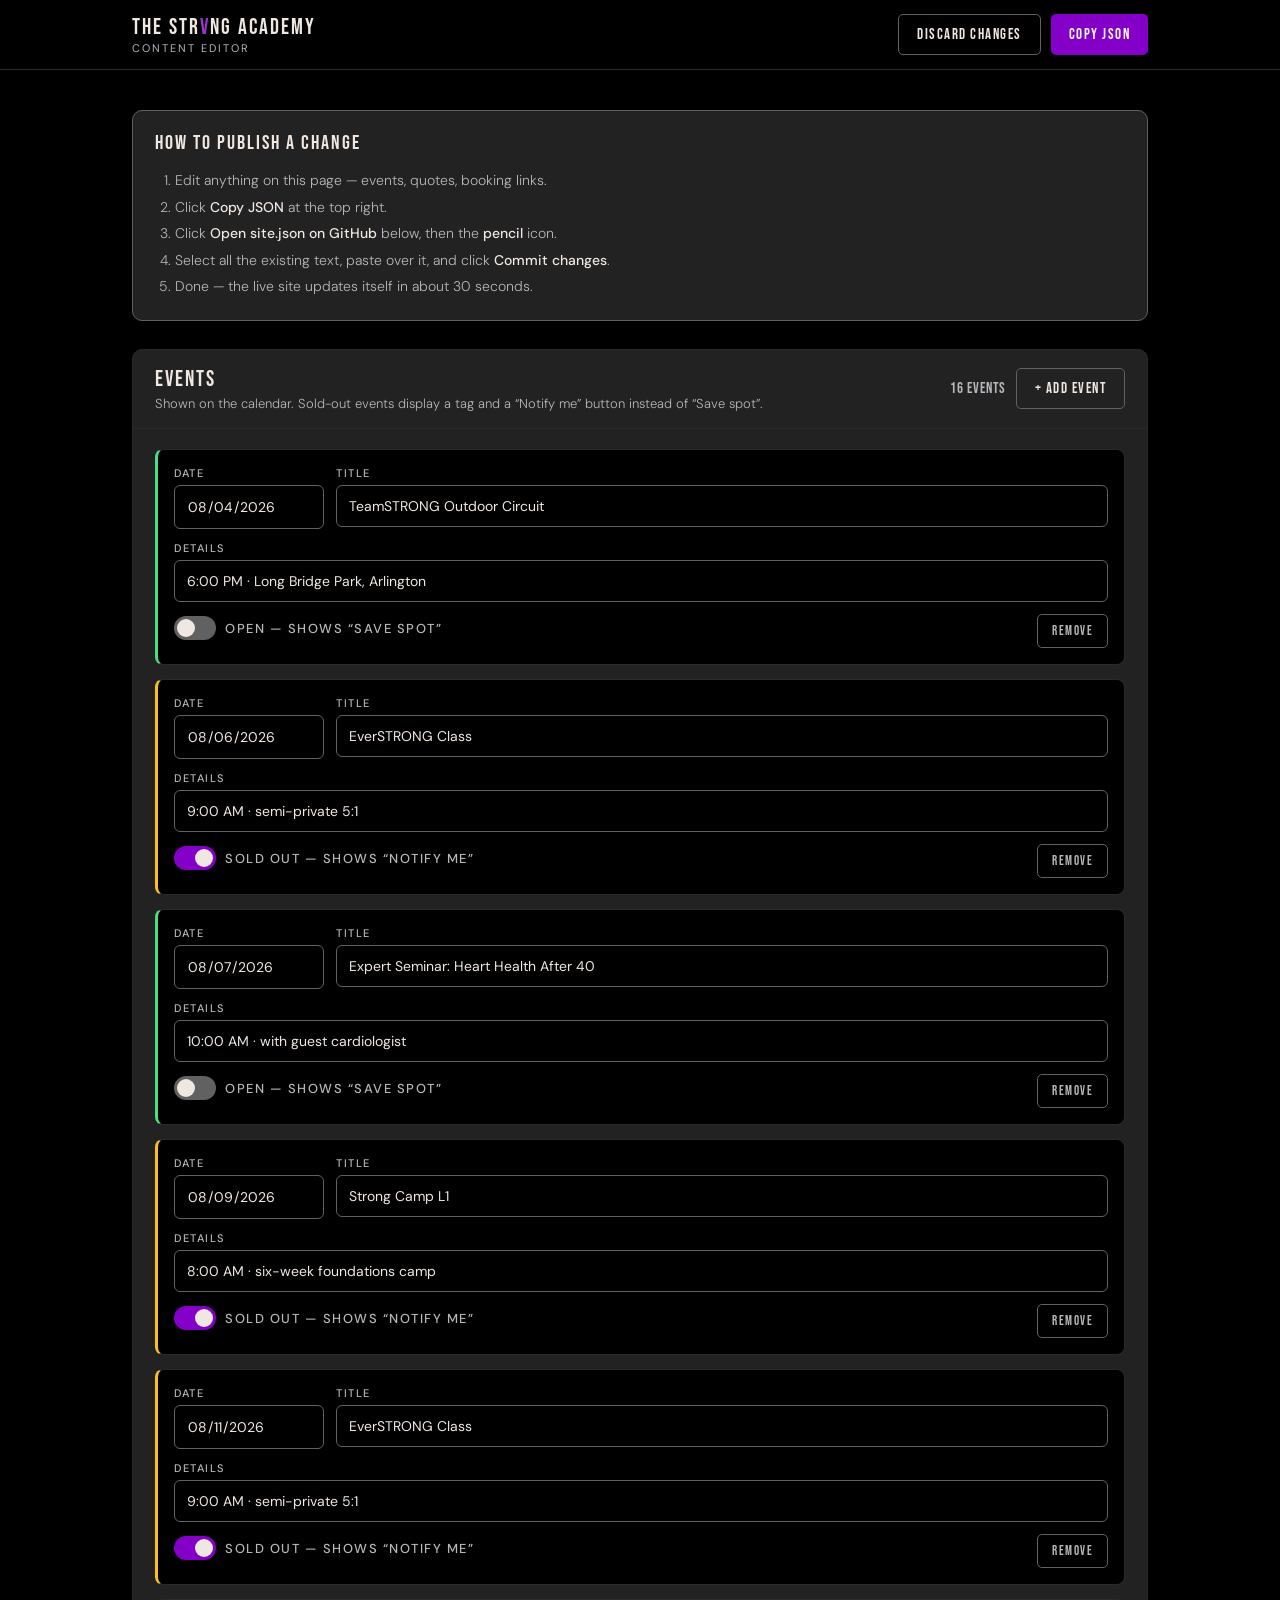
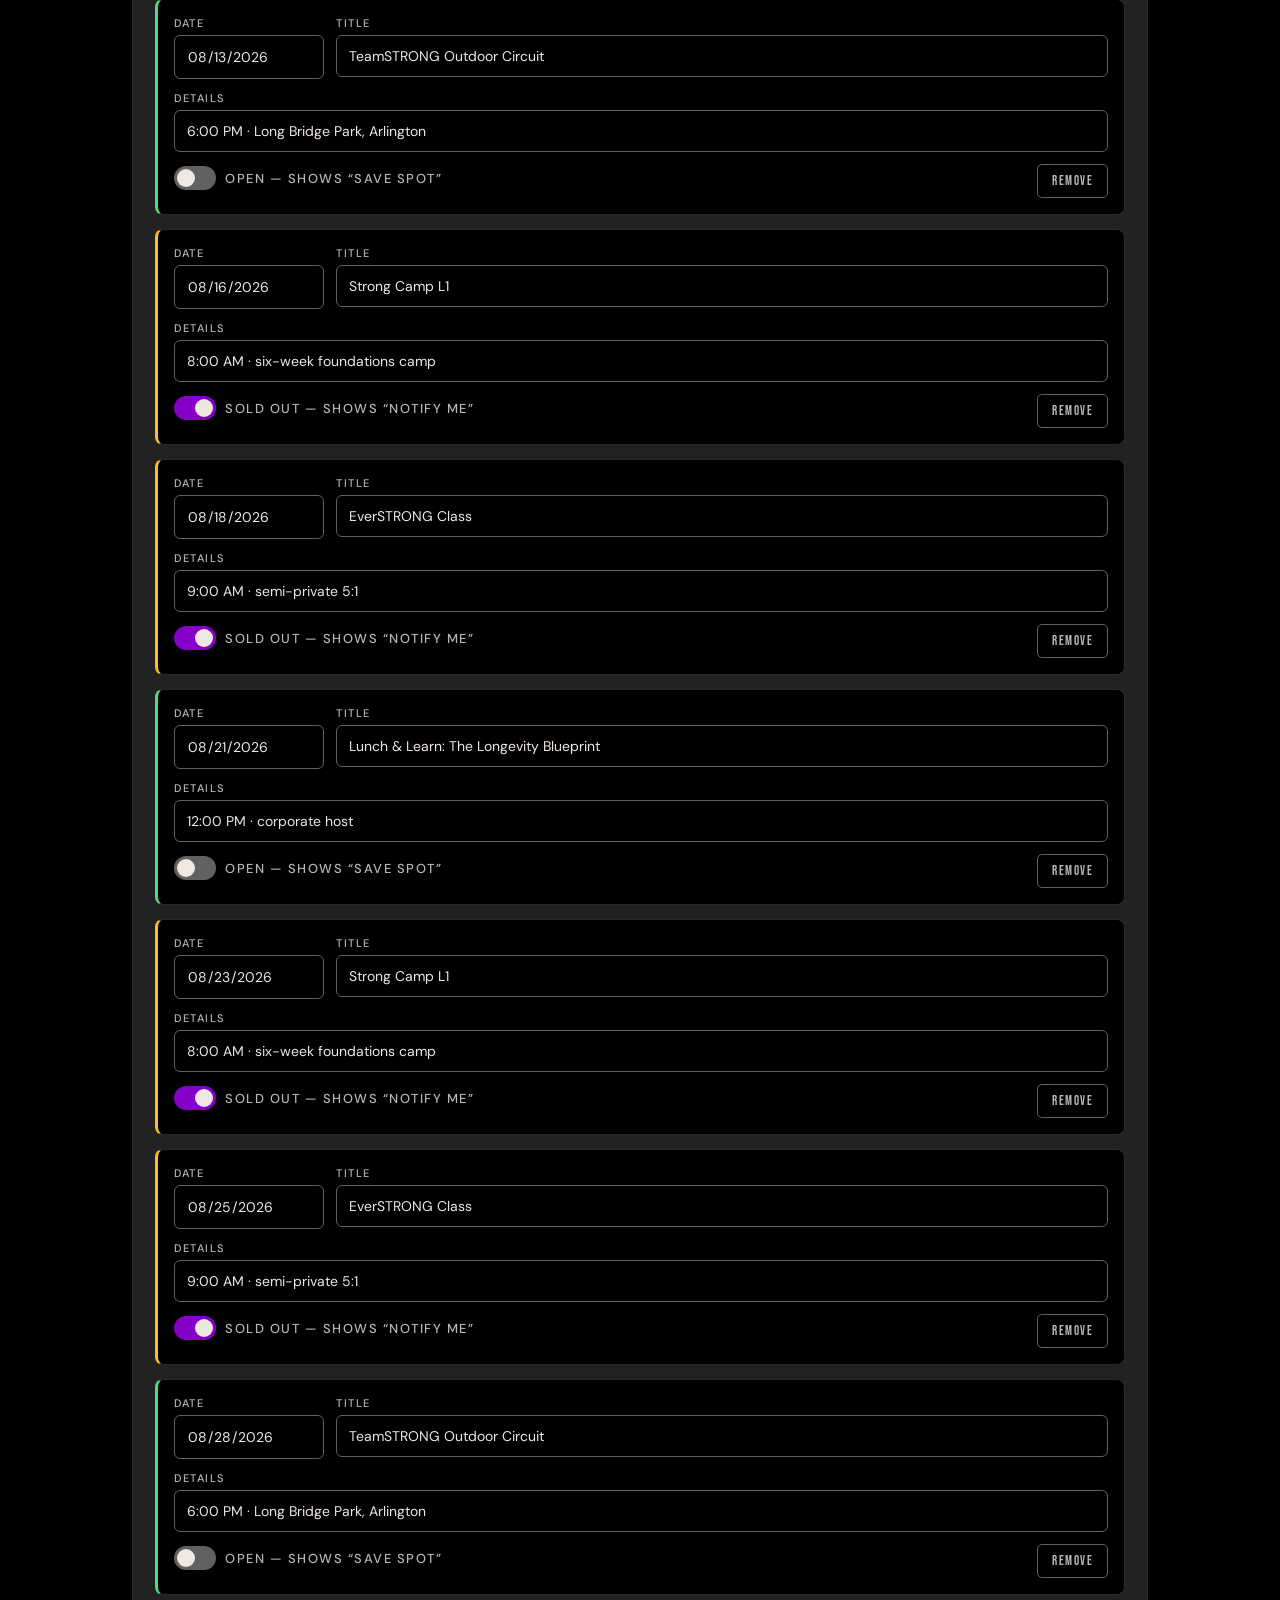
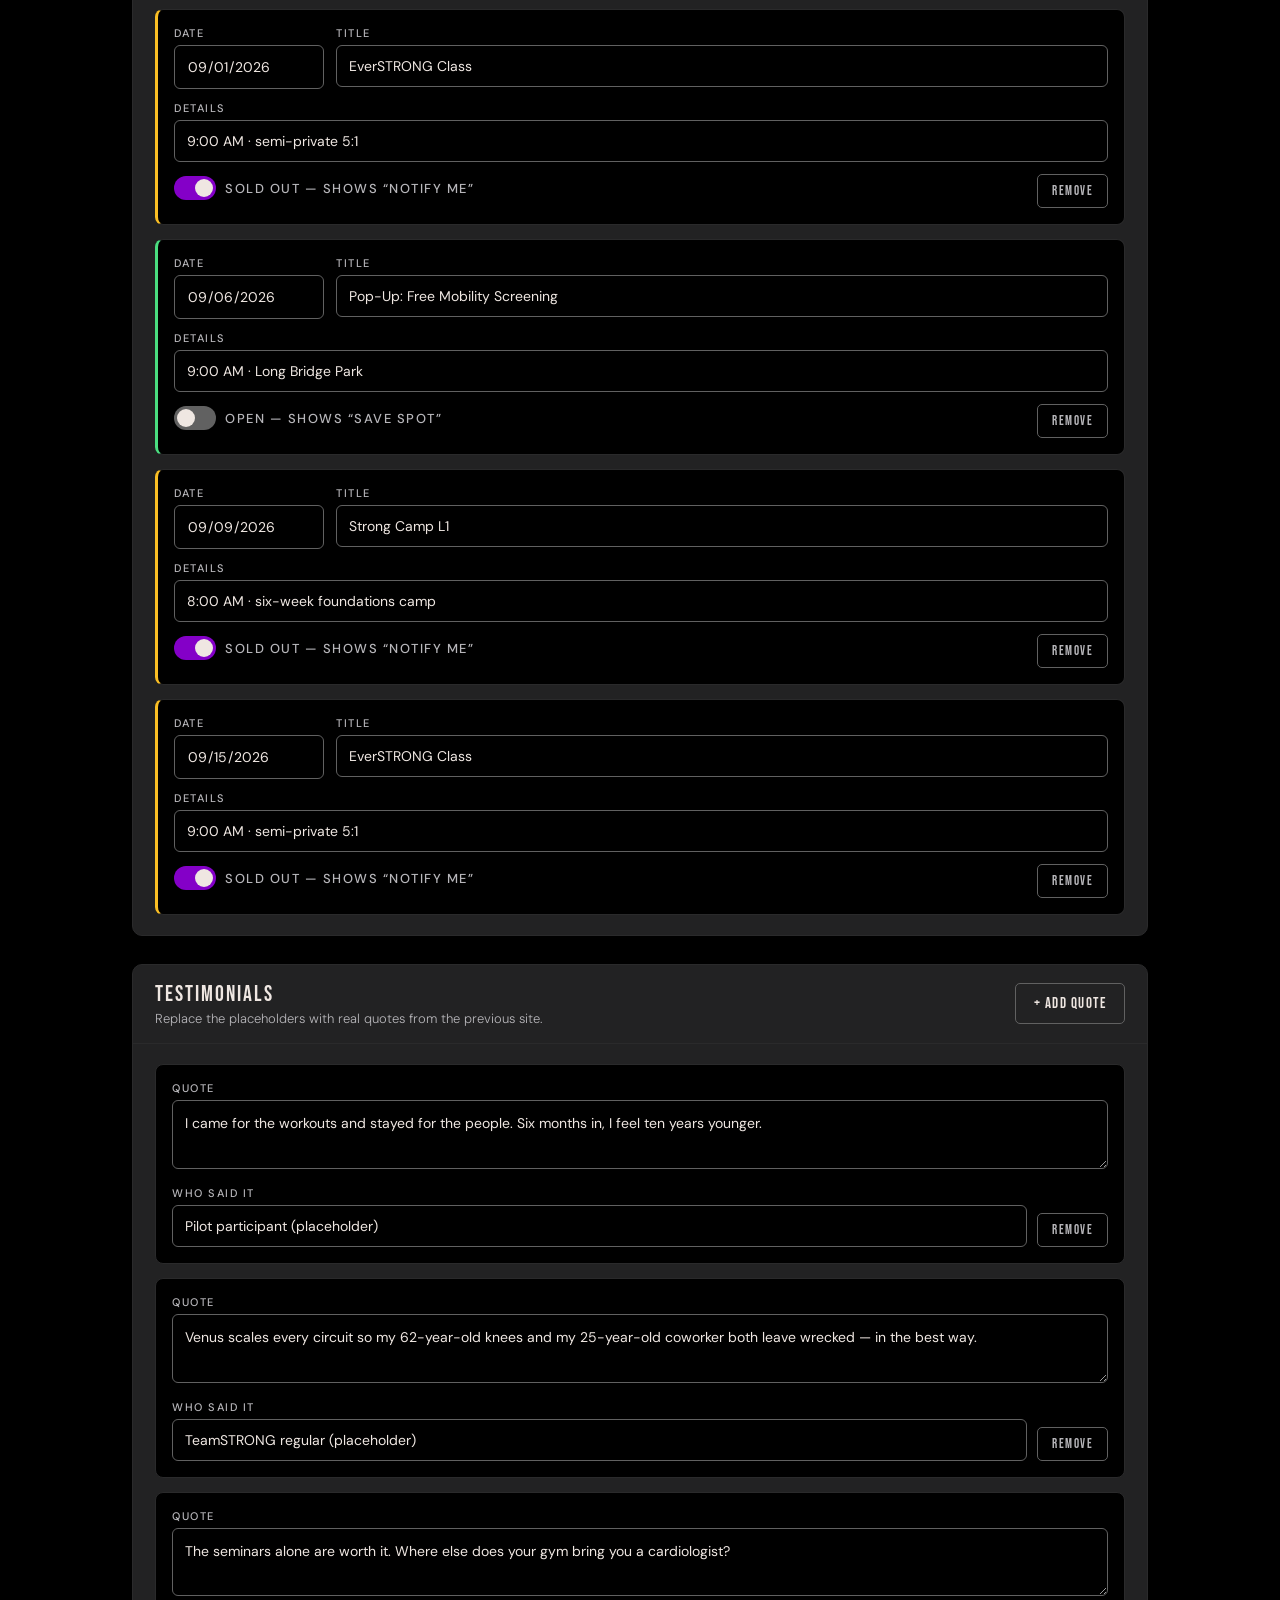
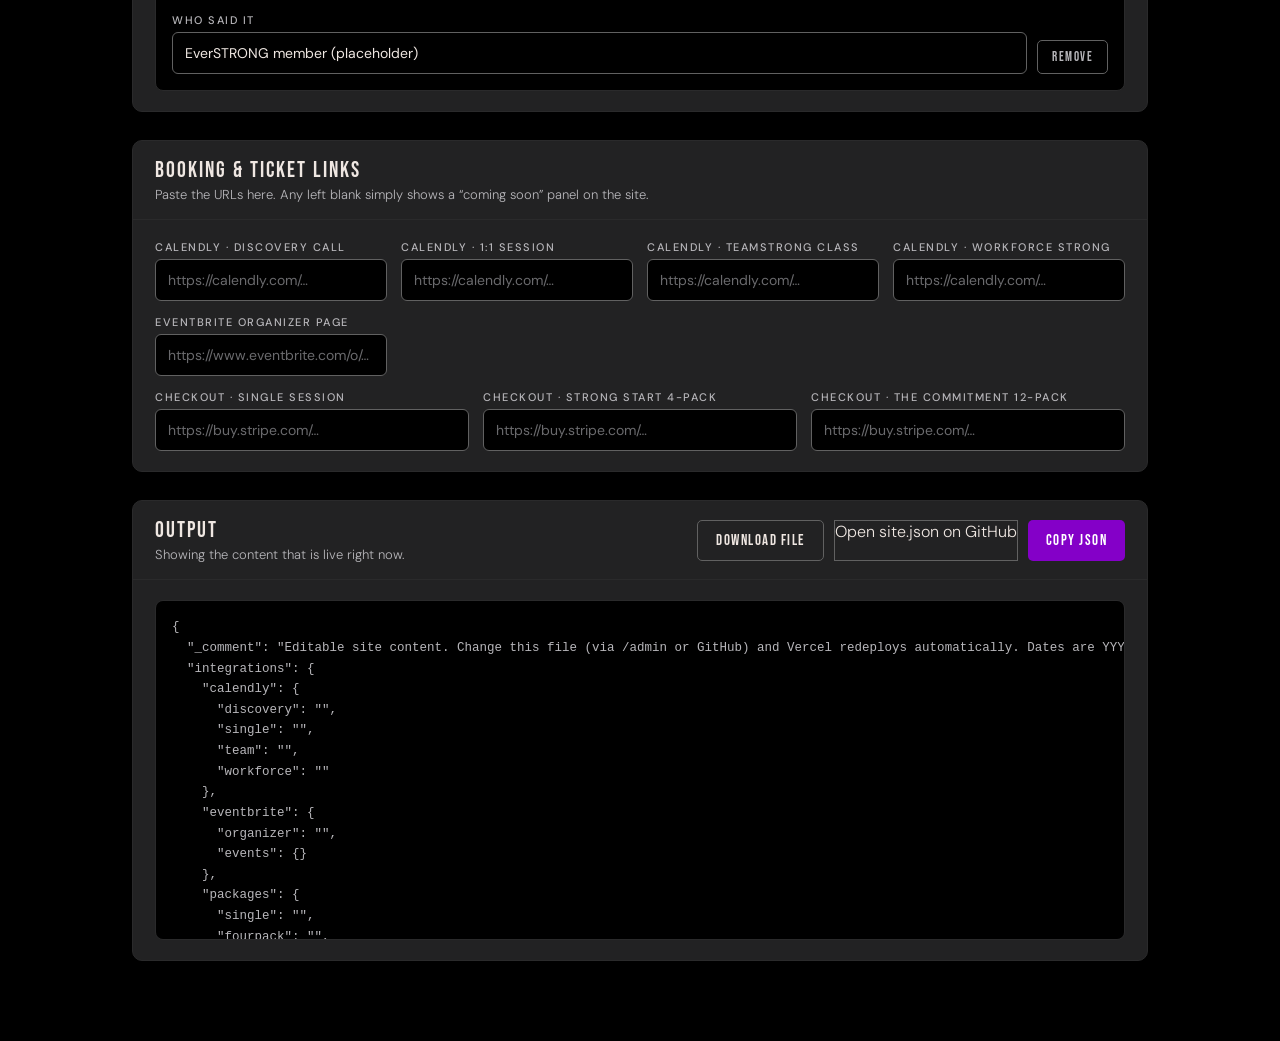
==== admin/index.html @ cf9b4c6d "Make content editable without code changes Separates content from code so events, testimonials and i" ====
<!DOCTYPE html>
<html lang="en">
<head>
<meta charset="utf-8">
<meta name="viewport" content="width=device-width, initial-scale=1">
<meta name="robots" content="noindex, nofollow">
<title>Content Editor — The Strong Academy</title>
<link rel="preconnect" href="https://fonts.googleapis.com">
<link rel="preconnect" href="https://fonts.gstatic.com" crossorigin>
<link href="https://fonts.googleapis.com/css2?family=Bebas+Neue&family=DM+Sans:wght@300;400;500;700&display=swap" rel="stylesheet">
<style>
:root{
  --black:#000;--dark-gray:#222223;--mid-gray:#616161;--light-gray:#B7B6BA;
  --blush:#EFE7E2;--vurple:#8400C8;--vurple-hover:#9D33D3;--white:#fff;
  --ok:#4ADE80;--warn:#FBBF24;
  --display:'Bebas Neue',sans-serif;--body:'DM Sans',system-ui,sans-serif;
  --ease:cubic-bezier(.25,1,.5,1);
}
*{box-sizing:border-box}
body{margin:0;background:var(--black);color:var(--blush);font-family:var(--body);font-weight:300;-webkit-font-smoothing:antialiased}
:focus-visible{outline:2px solid var(--vurple-hover);outline-offset:2px;border-radius:3px}

header{position:sticky;top:0;z-index:20;background:rgba(0,0,0,.94);backdrop-filter:blur(12px);border-bottom:1px solid #2A2A2B}
.hd{max-width:1080px;margin:0 auto;padding:14px clamp(16px,4vw,32px);display:flex;flex-wrap:wrap;gap:12px;align-items:center;justify-content:space-between}
.brand{font-family:var(--display);font-size:22px;letter-spacing:2px}
.brand i{color:var(--vurple-hover);font-style:normal}
.brand small{display:block;font-family:var(--body);font-size:11px;letter-spacing:2px;text-transform:uppercase;color:var(--light-gray);font-weight:400}
.hd-actions{display:flex;gap:10px;flex-wrap:wrap}

main{max-width:1080px;margin:0 auto;padding:clamp(20px,4vw,40px) clamp(16px,4vw,32px) 80px;display:flex;flex-direction:column;gap:28px}

.steps{background:var(--dark-gray);border:1px solid var(--mid-gray);border-radius:10px;padding:20px 22px}
.steps h2{margin:0 0 12px;font-family:var(--display);font-size:20px;letter-spacing:2px;text-transform:uppercase;font-weight:400}
.steps ol{margin:0;padding-left:20px;line-height:1.9;font-size:14px;color:var(--light-gray)}
.steps b{color:var(--blush);font-weight:500}

section{background:var(--dark-gray);border:1px solid #2A2A2B;border-radius:10px;overflow:hidden}
.sec-hd{display:flex;flex-wrap:wrap;gap:10px;align-items:center;justify-content:space-between;padding:16px 22px;border-bottom:1px solid #2A2A2B}
.sec-hd h2{margin:0;font-family:var(--display);font-size:22px;letter-spacing:2px;text-transform:uppercase;font-weight:400}
.sec-hd p{margin:2px 0 0;font-size:13px;color:var(--light-gray)}
.sec-body{padding:20px 22px;display:flex;flex-direction:column;gap:14px}

label{display:block;font-size:11px;letter-spacing:1.5px;text-transform:uppercase;color:var(--light-gray);margin-bottom:5px;font-weight:500}
input[type=text],input[type=url],input[type=date],textarea{
  width:100%;background:var(--black);border:1px solid var(--mid-gray);border-radius:6px;
  padding:11px 12px;color:var(--blush);font-family:var(--body);font-size:14px;transition:border-color .2s var(--ease)}
input:focus,textarea:focus{outline:none;border-color:var(--vurple-hover)}
input::placeholder,textarea::placeholder{color:#6a6a6d}
textarea{resize:vertical;min-height:66px;line-height:1.6}
.grid2{display:grid;grid-template-columns:repeat(auto-fit,minmax(230px,1fr));gap:14px}

.row{background:var(--black);border:1px solid #2A2A2B;border-radius:8px;padding:16px;display:flex;flex-direction:column;gap:12px;transition:border-color .2s var(--ease)}
.row:hover{border-color:var(--mid-gray)}
.row.is-soldout{border-left:3px solid var(--warn)}
.row.is-open{border-left:3px solid var(--ok)}
.row-top{display:grid;grid-template-columns:150px 1fr;gap:12px}
@media(max-width:640px){.row-top{grid-template-columns:1fr}}
.row-foot{display:flex;flex-wrap:wrap;gap:10px;align-items:center;justify-content:space-between}

.toggle{display:inline-flex;align-items:center;gap:9px;cursor:pointer;font-size:13px;color:var(--light-gray);user-select:none}
.toggle input{position:absolute;opacity:0;pointer-events:none}
.track{width:42px;height:24px;border-radius:999px;background:var(--mid-gray);position:relative;transition:background .22s var(--ease);flex:none}
.track::after{content:"";position:absolute;top:3px;left:3px;width:18px;height:18px;border-radius:50%;background:var(--blush);transition:transform .22s var(--ease)}
.toggle input:checked + .track{background:var(--vurple)}
.toggle input:checked + .track::after{transform:translateX(18px)}
.toggle input:focus-visible + .track{outline:2px solid var(--vurple-hover);outline-offset:2px}

button{font-family:var(--display);font-size:15px;letter-spacing:1.5px;text-transform:uppercase;border:none;border-radius:5px;padding:10px 18px;cursor:pointer;transition:background .2s var(--ease),border-color .2s var(--ease),color .2s var(--ease)}
.btn-primary{background:var(--vurple);color:var(--white)}
.btn-primary:hover{background:var(--vurple-hover)}
.btn-ghost{background:none;border:1px solid var(--mid-gray);color:var(--blush)}
.btn-ghost:hover{border-color:var(--vurple-hover)}
.btn-danger{background:none;border:1px solid var(--mid-gray);color:var(--light-gray);font-size:13px;padding:8px 14px}
.btn-danger:hover{border-color:#F87171;color:#F87171}
a.btn-primary,a.btn-ghost{text-decoration:none;display:inline-block}

.status{font-size:13px;color:var(--light-gray)}
.status.ok{color:var(--ok)}
.status.warn{color:var(--warn)}

pre{margin:0;background:var(--black);border:1px solid #2A2A2B;border-radius:8px;padding:16px;overflow-x:auto;
  font-family:ui-monospace,SFMono-Regular,Menlo,monospace;font-size:12.5px;line-height:1.65;color:var(--light-gray);max-height:340px}
.count{font-family:var(--display);font-size:15px;letter-spacing:1px;color:var(--light-gray)}
</style>
</head>
<body>

<header>
  <div class="hd">
    <div class="brand">THE STR<i>V</i>NG ACADEMY<small>Content editor</small></div>
    <div class="hd-actions">
      <button class="btn-ghost" id="reload">Discard changes</button>
      <button class="btn-primary" id="copy">Copy JSON</button>
    </div>
  </div>
</header>

<main>

  <div class="steps">
    <h2>How to publish a change</h2>
    <ol>
      <li>Edit anything on this page — events, quotes, booking links.</li>
      <li>Click <b>Copy JSON</b> at the top right.</li>
      <li>Click <b>Open site.json on GitHub</b> below, then the <b>pencil</b> icon.</li>
      <li>Select all the existing text, paste over it, and click <b>Commit changes</b>.</li>
      <li>Done — the live site updates itself in about 30 seconds.</li>
    </ol>
  </div>

  <section>
    <div class="sec-hd">
      <div>
        <h2>Events</h2>
        <p>Shown on the calendar. Sold-out events display a tag and a “Notify me” button instead of “Save spot”.</p>
      </div>
      <div style="display:flex;gap:10px;align-items:center">
        <span class="count" id="evCount"></span>
        <button class="btn-ghost" id="addEvent">+ Add event</button>
      </div>
    </div>
    <div class="sec-body" id="events"></div>
  </section>

  <section>
    <div class="sec-hd">
      <div>
        <h2>Testimonials</h2>
        <p>Replace the placeholders with real quotes from the previous site.</p>
      </div>
      <button class="btn-ghost" id="addQuote">+ Add quote</button>
    </div>
    <div class="sec-body" id="quotes"></div>
  </section>

  <section>
    <div class="sec-hd">
      <div>
        <h2>Booking &amp; ticket links</h2>
        <p>Paste the URLs here. Any left blank simply shows a “coming soon” panel on the site.</p>
      </div>
    </div>
    <div class="sec-body">
      <div class="grid2">
        <div><label for="cal_discovery">Calendly · Discovery call</label><input type="url" id="cal_discovery" placeholder="https://calendly.com/…"></div>
        <div><label for="cal_single">Calendly · 1:1 session</label><input type="url" id="cal_single" placeholder="https://calendly.com/…"></div>
        <div><label for="cal_team">Calendly · TeamSTRONG class</label><input type="url" id="cal_team" placeholder="https://calendly.com/…"></div>
        <div><label for="cal_workforce">Calendly · Workforce Strong</label><input type="url" id="cal_workforce" placeholder="https://calendly.com/…"></div>
        <div><label for="eb_org">Eventbrite organizer page</label><input type="url" id="eb_org" placeholder="https://www.eventbrite.com/o/…"></div>
      </div>
      <div class="grid2">
        <div><label for="pk_single">Checkout · Single session</label><input type="url" id="pk_single" placeholder="https://buy.stripe.com/…"></div>
        <div><label for="pk_fourpack">Checkout · Strong Start 4-pack</label><input type="url" id="pk_fourpack" placeholder="https://buy.stripe.com/…"></div>
        <div><label for="pk_twelvepack">Checkout · The Commitment 12-pack</label><input type="url" id="pk_twelvepack" placeholder="https://buy.stripe.com/…"></div>
      </div>
    </div>
  </section>

  <section>
    <div class="sec-hd">
      <div>
        <h2>Output</h2>
        <p id="status" class="status">Loading current content…</p>
      </div>
      <div style="display:flex;gap:10px;flex-wrap:wrap">
        <button class="btn-ghost" id="download">Download file</button>
        <a class="btn-ghost" id="ghLink" target="_blank" rel="noopener">Open site.json on GitHub</a>
        <button class="btn-primary" id="copy2">Copy JSON</button>
      </div>
    </div>
    <div class="sec-body"><pre id="out"></pre></div>
  </section>

</main>

<script>
(function () {
  'use strict';
  var $ = function (s) { return document.querySelector(s); };
  var REPO = 'mtb796/TrainForLife';
  var BRANCH = 'claude/website-animations-design-kojchk';
  $('#ghLink').href = 'https://github.com/' + REPO + '/edit/' + BRANCH + '/content/site.json';

  var data = { integrations: { calendly: {}, eventbrite: { organizer: '', events: {} }, packages: {} }, events: [], testimonials: [] };

  var CAL = ['discovery', 'single', 'team', 'workforce'];
  var PKG = ['single', 'fourpack', 'twelvepack'];

  /* ---------- events ---------- */
  function eventRow(ev, idx) {
    var row = document.createElement('div');
    row.className = 'row ' + (ev.soldOut ? 'is-soldout' : 'is-open');
    row.innerHTML =
      '<div class="row-top">' +
        '<div><label>Date</label><input type="date" class="f-date"></div>' +
        '<div><label>Title</label><input type="text" class="f-title" placeholder="EverSTRONG Class"></div>' +
      '</div>' +
      '<div><label>Details</label><input type="text" class="f-meta" placeholder="9:00 AM · semi-private 5:1"></div>' +
      '<div class="row-foot">' +
        '<label class="toggle"><input type="checkbox" class="f-sold"><span class="track"></span>' +
        '<span class="f-lbl"></span></label>' +
        '<button class="btn-danger f-del">Remove</button>' +
      '</div>';

    var d = row.querySelector('.f-date'), t = row.querySelector('.f-title'),
        m = row.querySelector('.f-meta'), s = row.querySelector('.f-sold'),
        lbl = row.querySelector('.f-lbl');
    d.value = ev.date || ''; t.value = ev.title || ''; m.value = ev.meta || ''; s.checked = !!ev.soldOut;
    function syncLabel() {
      lbl.textContent = s.checked ? 'Sold out — shows “Notify me”' : 'Open — shows “Save spot”';
      row.className = 'row ' + (s.checked ? 'is-soldout' : 'is-open');
    }
    syncLabel();
    function upd() {
      data.events[idx] = { date: d.value, title: t.value, meta: m.value, soldOut: s.checked };
      syncLabel(); render();
    }
    [d, t, m].forEach(function (el) { el.addEventListener('input', upd); });
    s.addEventListener('change', upd);
    row.querySelector('.f-del').addEventListener('click', function () {
      data.events.splice(idx, 1); drawEvents(); render();
    });
    return row;
  }

  function drawEvents() {
    var host = $('#events'); host.innerHTML = '';
    data.events
      .map(function (e, i) { return { e: e, i: i }; })
      .sort(function (a, b) { return String(a.e.date).localeCompare(String(b.e.date)); })
      .forEach(function (o) { host.appendChild(eventRow(o.e, o.i)); });
    $('#evCount').textContent = data.events.length + (data.events.length === 1 ? ' event' : ' events');
    if (!data.events.length) host.innerHTML = '<p class="status">No events yet — click “Add event”.</p>';
  }

  /* ---------- testimonials ---------- */
  function quoteRow(q, idx) {
    var row = document.createElement('div');
    row.className = 'row';
    row.innerHTML =
      '<div><label>Quote</label><textarea class="f-q" placeholder="What they said…"></textarea></div>' +
      '<div class="row-foot" style="align-items:flex-end">' +
        '<div style="flex:1;min-width:200px"><label>Who said it</label><input type="text" class="f-w" placeholder="EverSTRONG member"></div>' +
        '<button class="btn-danger f-del">Remove</button>' +
      '</div>';
    var qa = row.querySelector('.f-q'), w = row.querySelector('.f-w');
    qa.value = q.quote || ''; w.value = q.who || '';
    function upd() { data.testimonials[idx] = { quote: qa.value, who: w.value }; render(); }
    qa.addEventListener('input', upd); w.addEventListener('input', upd);
    row.querySelector('.f-del').addEventListener('click', function () {
      data.testimonials.splice(idx, 1); drawQuotes(); render();
    });
    return row;
  }

  function drawQuotes() {
    var host = $('#quotes'); host.innerHTML = '';
    data.testimonials.forEach(function (q, i) { host.appendChild(quoteRow(q, i)); });
    if (!data.testimonials.length) host.innerHTML = '<p class="status">No quotes yet — click “Add quote”.</p>';
  }

  /* ---------- links ---------- */
  function drawLinks() {
    CAL.forEach(function (k) { $('#cal_' + k).value = (data.integrations.calendly || {})[k] || ''; });
    PKG.forEach(function (k) { $('#pk_' + k).value = (data.integrations.packages || {})[k] || ''; });
    $('#eb_org').value = (data.integrations.eventbrite || {}).organizer || '';
  }
  function bindLinks() {
    CAL.forEach(function (k) {
      $('#cal_' + k).addEventListener('input', function (e) {
        data.integrations.calendly[k] = e.target.value.trim(); render();
      });
    });
    PKG.forEach(function (k) {
      $('#pk_' + k).addEventListener('input', function (e) {
        data.integrations.packages[k] = e.target.value.trim(); render();
      });
    });
    $('#eb_org').addEventListener('input', function (e) {
      data.integrations.eventbrite.organizer = e.target.value.trim(); render();
    });
  }

  /* ---------- output ---------- */
  function serialize() {
    return JSON.stringify({
      _comment: data._comment || 'Editable site content. Change this file (via /admin or GitHub) and Vercel redeploys automatically. Dates are YYYY-MM-DD.',
      integrations: data.integrations,
      events: data.events.slice().sort(function (a, b) { return String(a.date).localeCompare(String(b.date)); }),
      testimonials: data.testimonials
    }, null, 2);
  }
  function render() { $('#out').textContent = serialize(); }

  function flash(msg, cls) {
    var s = $('#status');
    s.textContent = msg;
    s.className = 'status ' + (cls || '');
  }

  function copyJSON() {
    var txt = serialize();
    function done() { flash('Copied. Now paste it into site.json on GitHub.', 'ok'); }
    if (navigator.clipboard) {
      navigator.clipboard.writeText(txt).then(done, fallback);
    } else { fallback(); }
    function fallback() {
      var ta = document.createElement('textarea');
      ta.value = txt; document.body.appendChild(ta); ta.select();
      try { document.execCommand('copy'); done(); }
      catch (e) { flash('Could not copy automatically — select the text below and copy it.', 'warn'); }
      document.body.removeChild(ta);
    }
  }

  $('#copy').addEventListener('click', copyJSON);
  $('#copy2').addEventListener('click', copyJSON);

  $('#download').addEventListener('click', function () {
    var blob = new Blob([serialize()], { type: 'application/json' });
    var a = document.createElement('a');
    a.href = URL.createObjectURL(blob);
    a.download = 'site.json';
    a.click();
    URL.revokeObjectURL(a.href);
    flash('Downloaded site.json — upload it to the content folder on GitHub.', 'ok');
  });

  $('#addEvent').addEventListener('click', function () {
    var d = new Date(); d.setDate(d.getDate() + 7);
    data.events.push({
      date: d.toISOString().slice(0, 10),
      title: '', meta: '', soldOut: false
    });
    drawEvents(); render();
  });

  $('#addQuote').addEventListener('click', function () {
    data.testimonials.push({ quote: '', who: '' });
    drawQuotes(); render();
  });

  $('#reload').addEventListener('click', function () {
    if (confirm('Discard your edits and reload the published content?')) load();
  });

  /* ---------- load ---------- */
  function load() {
    fetch('../content/site.json', { cache: 'no-cache' })
      .then(function (r) { if (!r.ok) throw new Error('not found'); return r.json(); })
      .then(function (c) {
        data = c;
        data.integrations = data.integrations || {};
        data.integrations.calendly = data.integrations.calendly || {};
        data.integrations.packages = data.integrations.packages || {};
        data.integrations.eventbrite = data.integrations.eventbrite || { organizer: '', events: {} };
        data.events = data.events || [];
        data.testimonials = data.testimonials || [];
        drawEvents(); drawQuotes(); drawLinks(); render();
        flash('Showing the content that is live right now.', '');
      })
      .catch(function () {
        drawEvents(); drawQuotes(); drawLinks(); render();
        flash('Could not read the published content — starting from an empty file.', 'warn');
      });
  }

  bindLinks();
  load();
})();
</script>
</body>
</html>
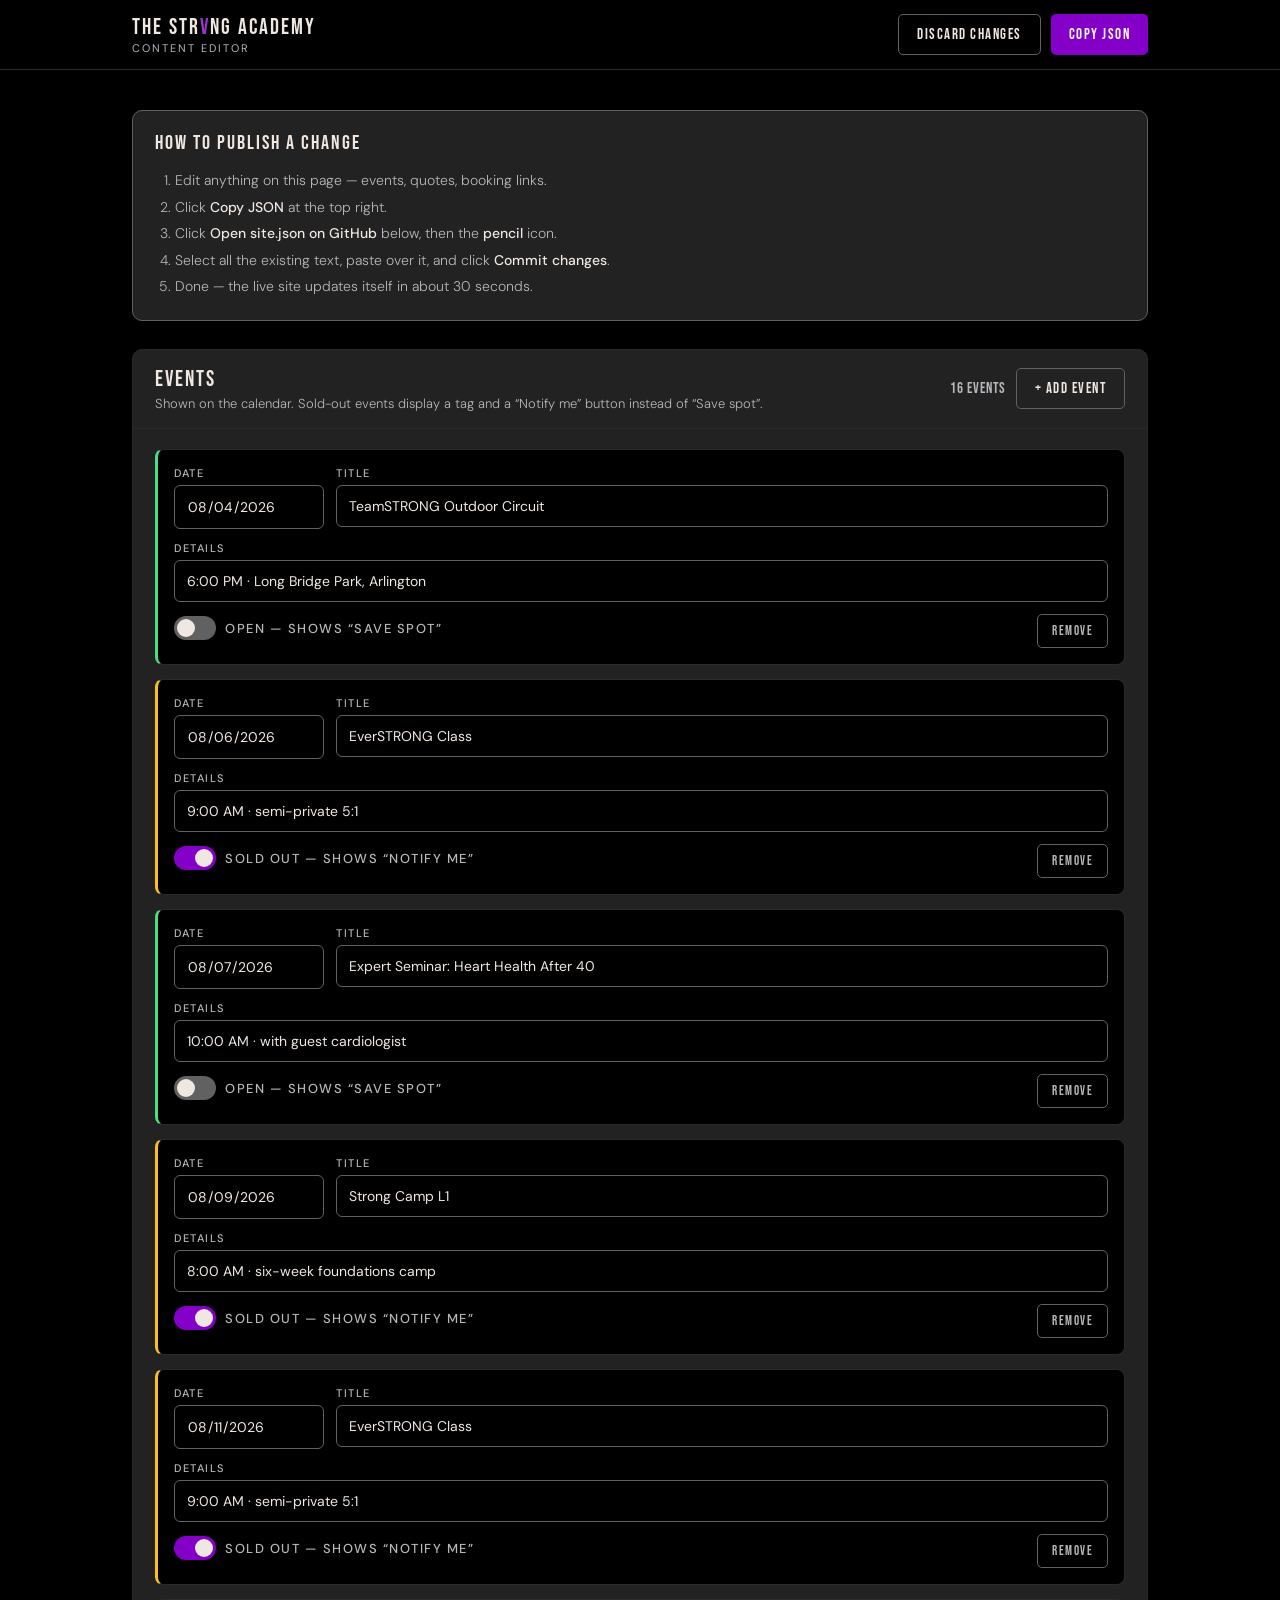
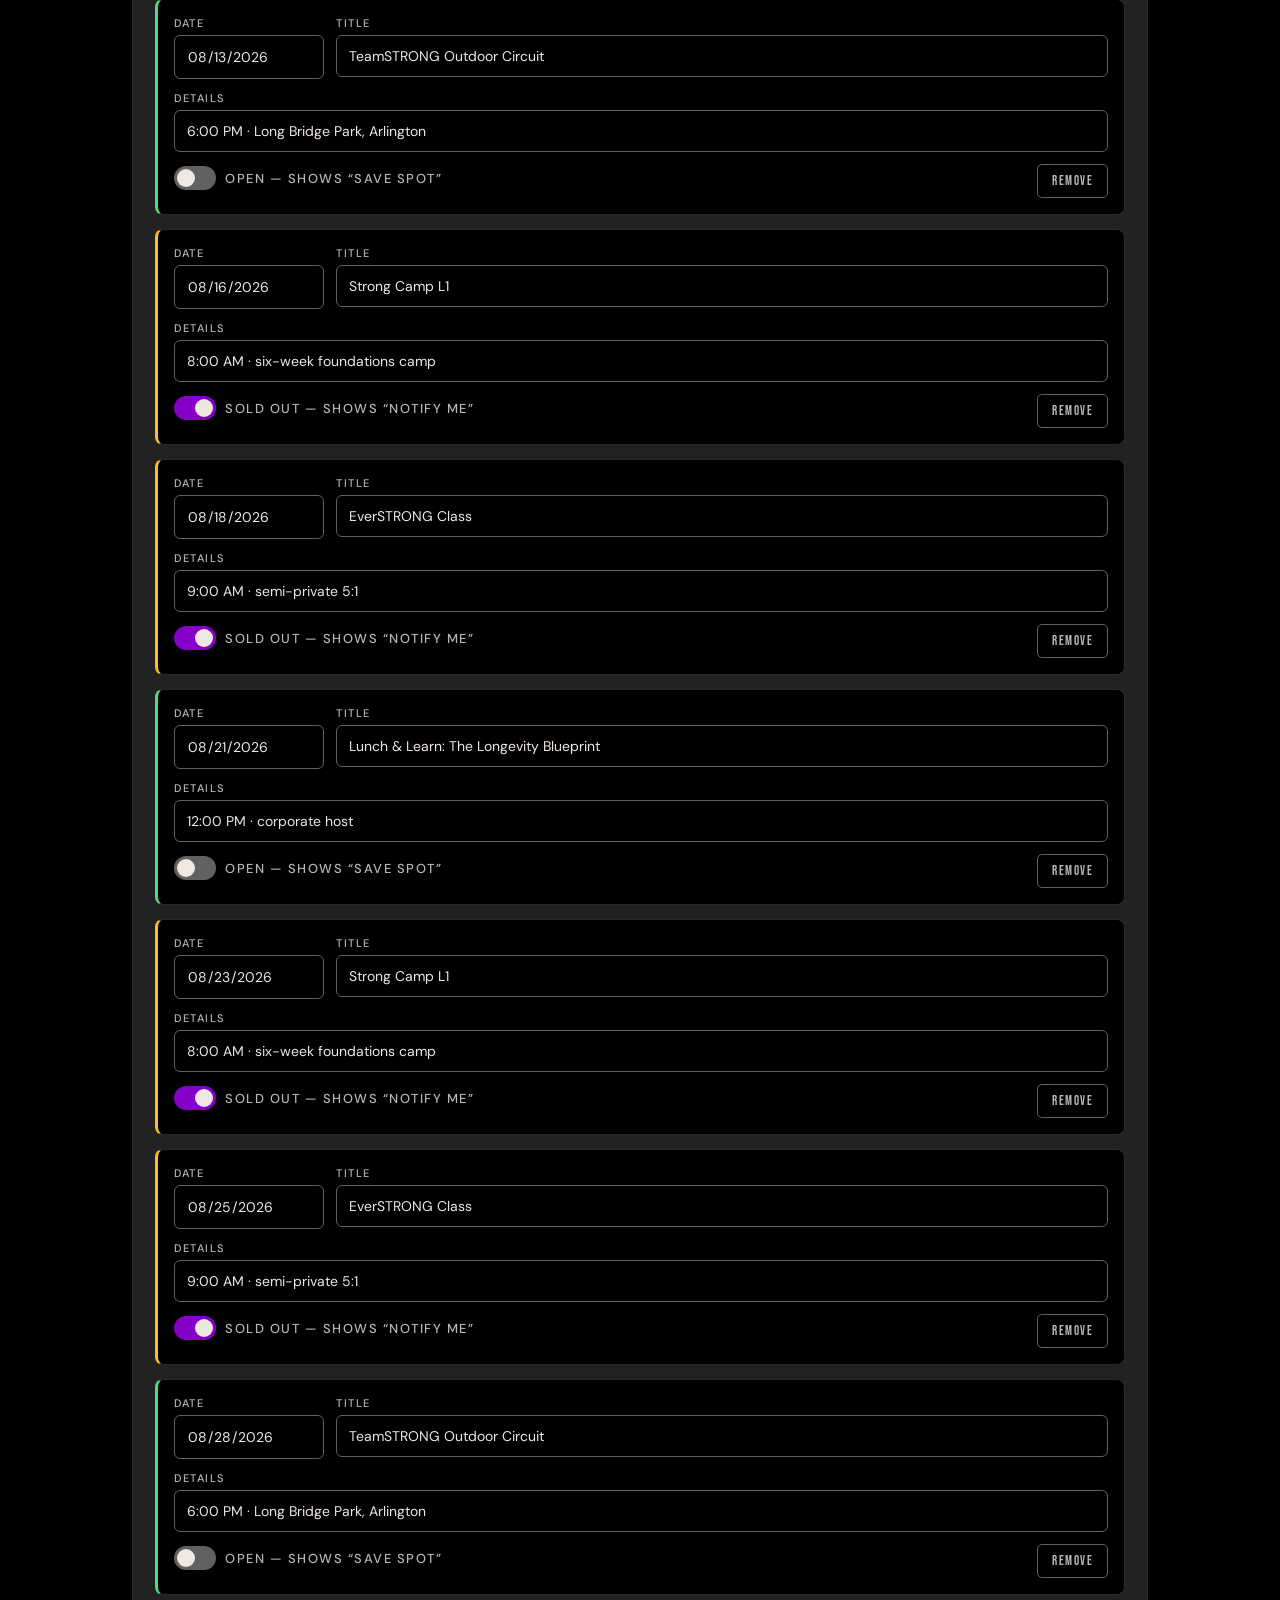
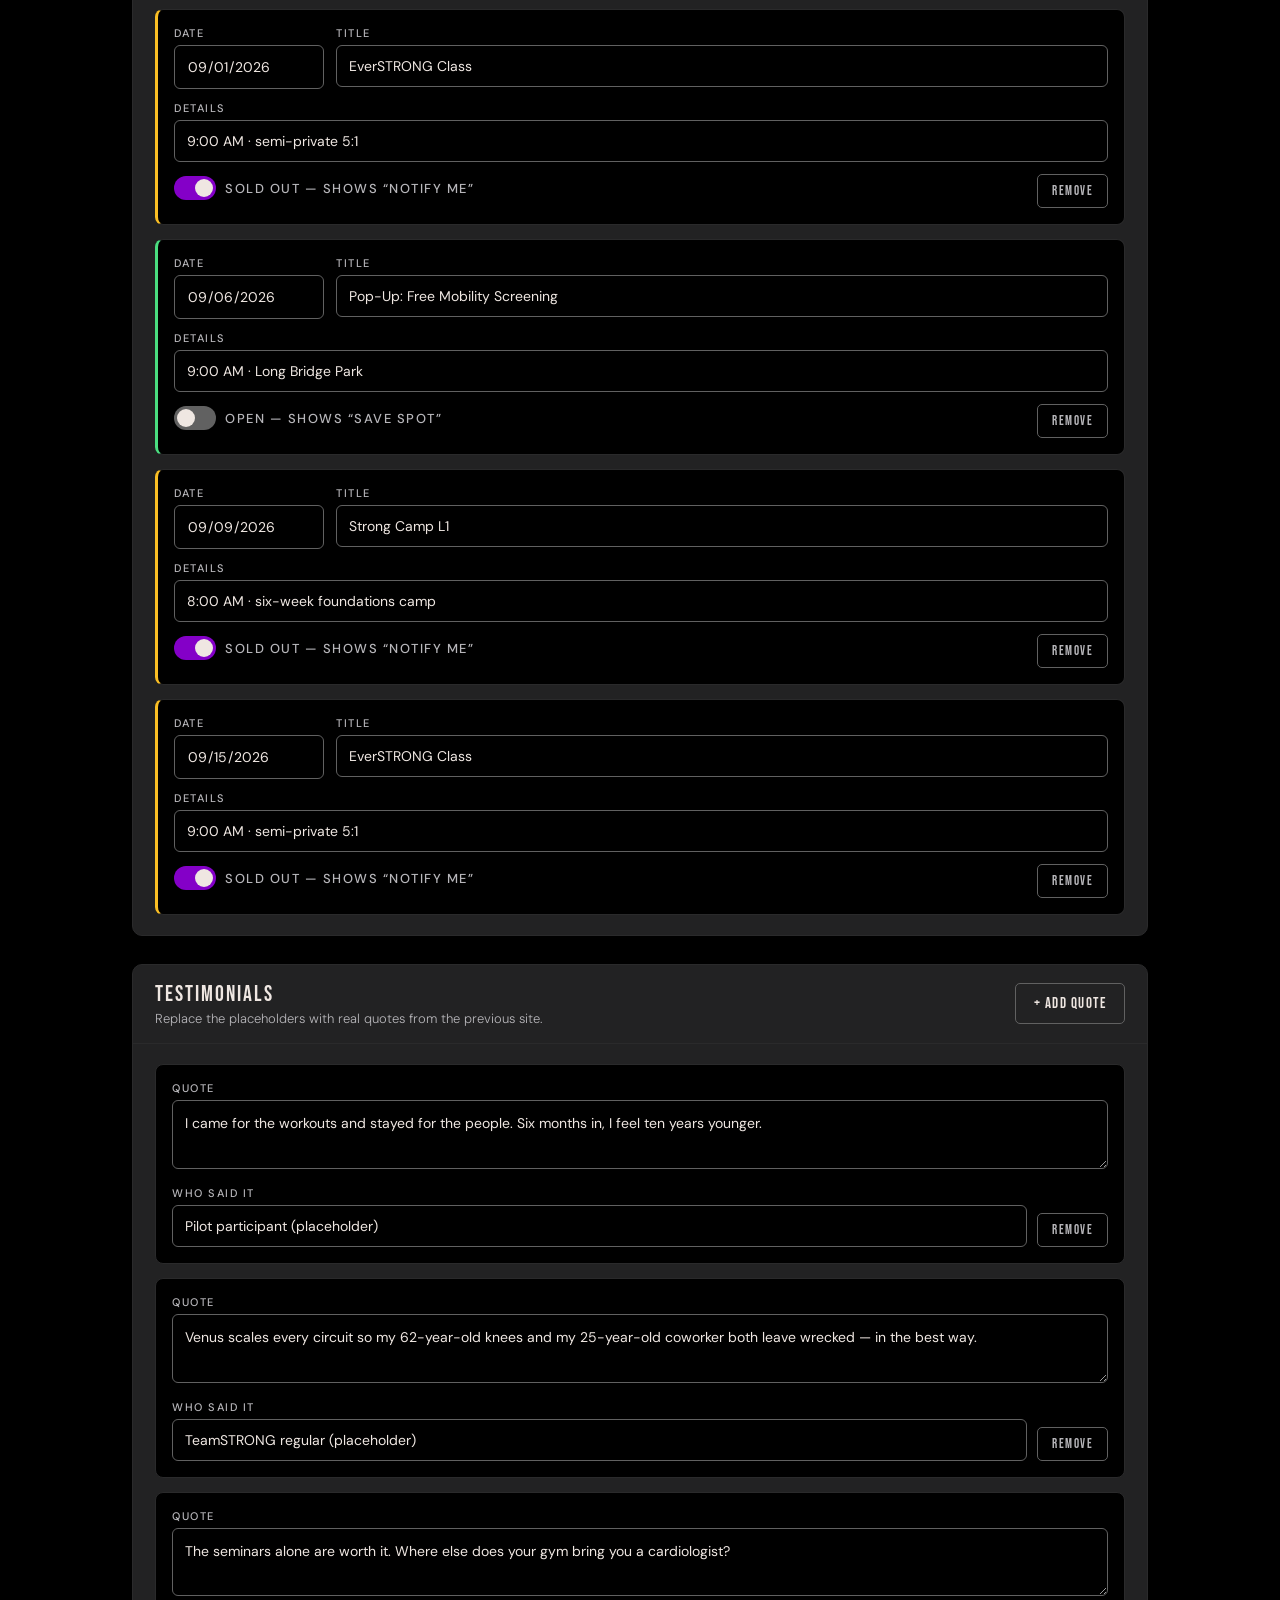
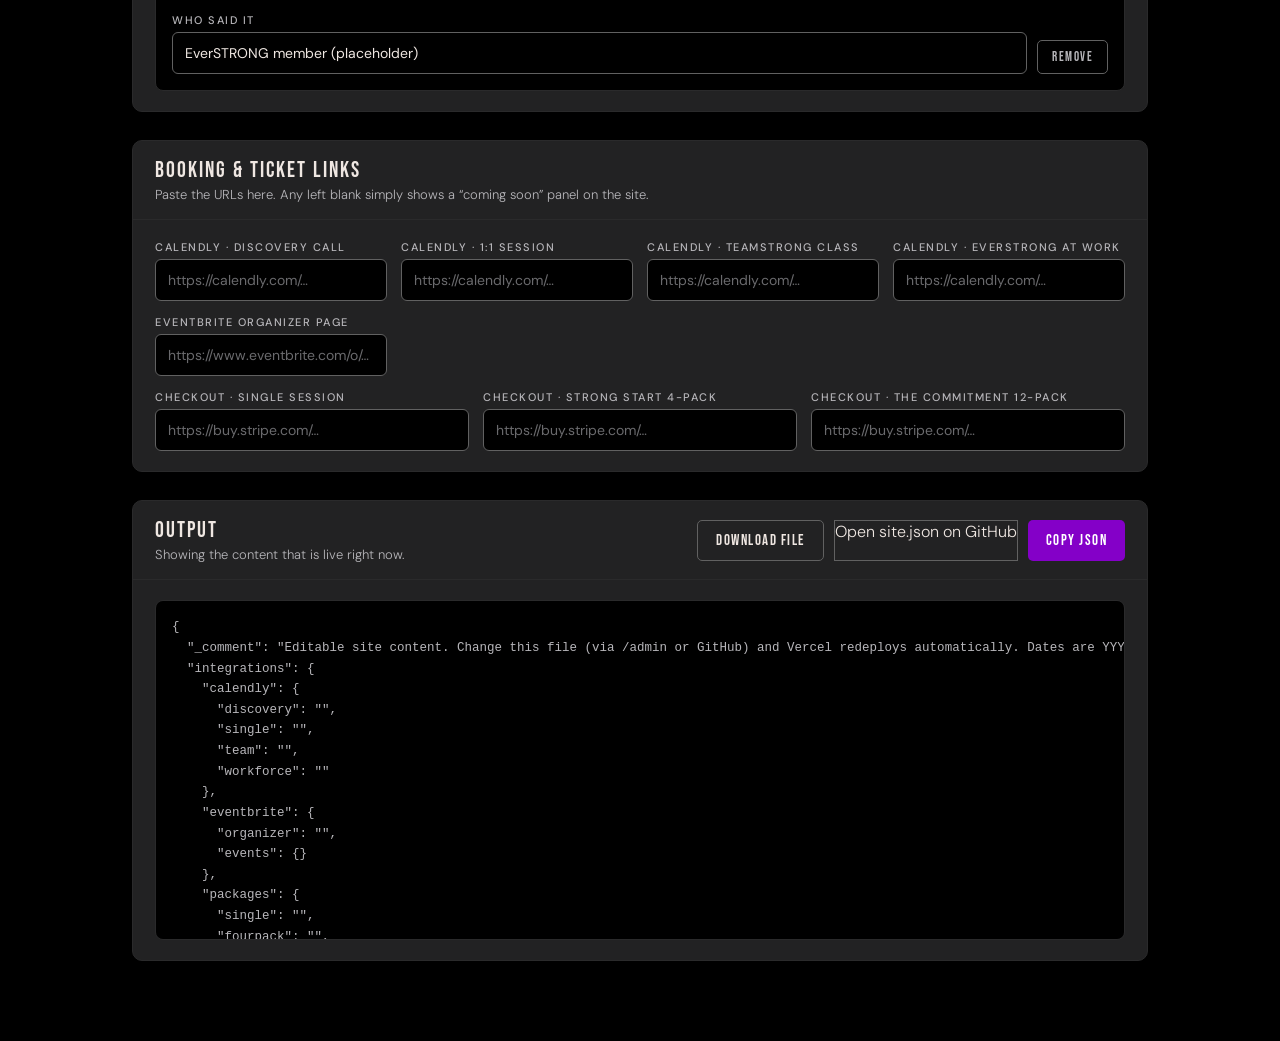
==== commit e16622c6: "Add EverSTRONG at Work corporate page (item 26) New page at /everstrong-at-work covering fractional " ====
--- a/admin/index.html
+++ b/admin/index.html
@@ -145,7 +145,7 @@
         <div><label for="cal_discovery">Calendly · Discovery call</label><input type="url" id="cal_discovery" placeholder="https://calendly.com/…"></div>
         <div><label for="cal_single">Calendly · 1:1 session</label><input type="url" id="cal_single" placeholder="https://calendly.com/…"></div>
         <div><label for="cal_team">Calendly · TeamSTRONG class</label><input type="url" id="cal_team" placeholder="https://calendly.com/…"></div>
-        <div><label for="cal_workforce">Calendly · Workforce Strong</label><input type="url" id="cal_workforce" placeholder="https://calendly.com/…"></div>
+        <div><label for="cal_workforce">Calendly · EverSTRONG at Work</label><input type="url" id="cal_workforce" placeholder="https://calendly.com/…"></div>
         <div><label for="eb_org">Eventbrite organizer page</label><input type="url" id="eb_org" placeholder="https://www.eventbrite.com/o/…"></div>
       </div>
       <div class="grid2">
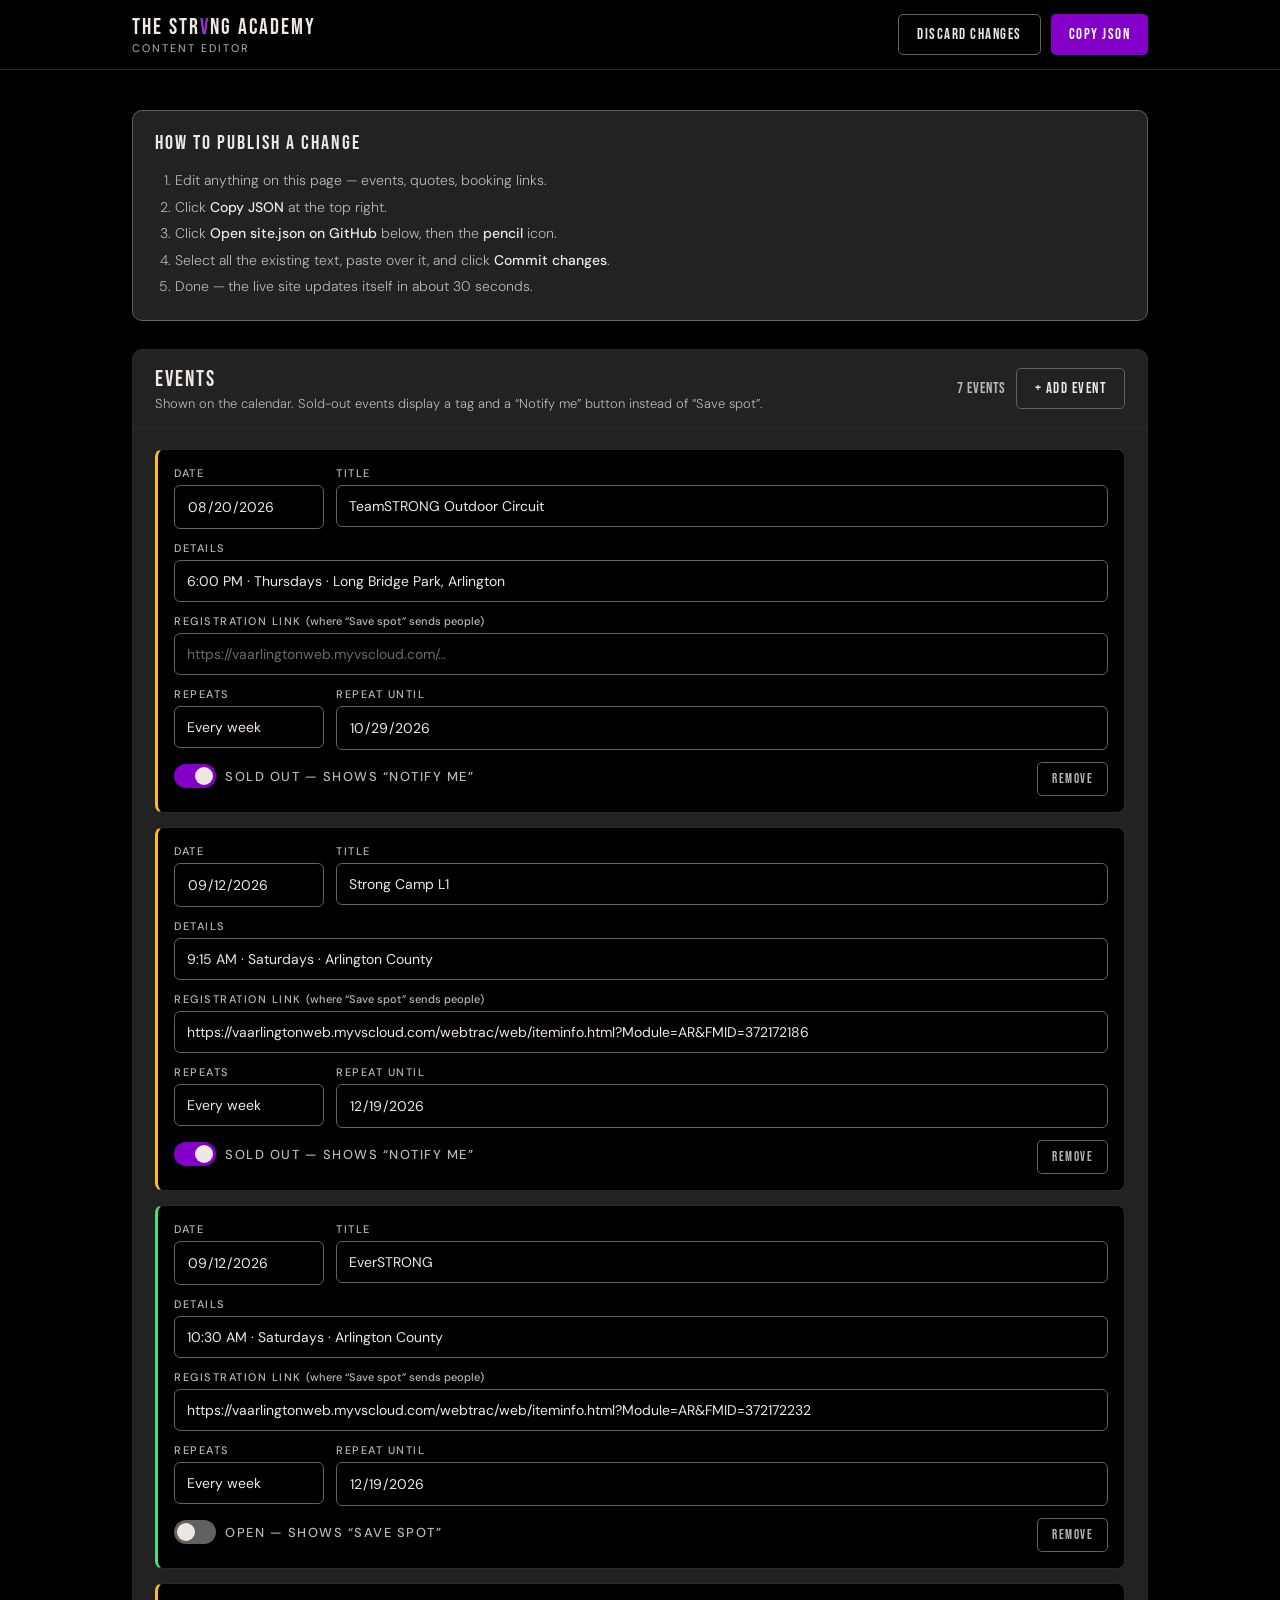
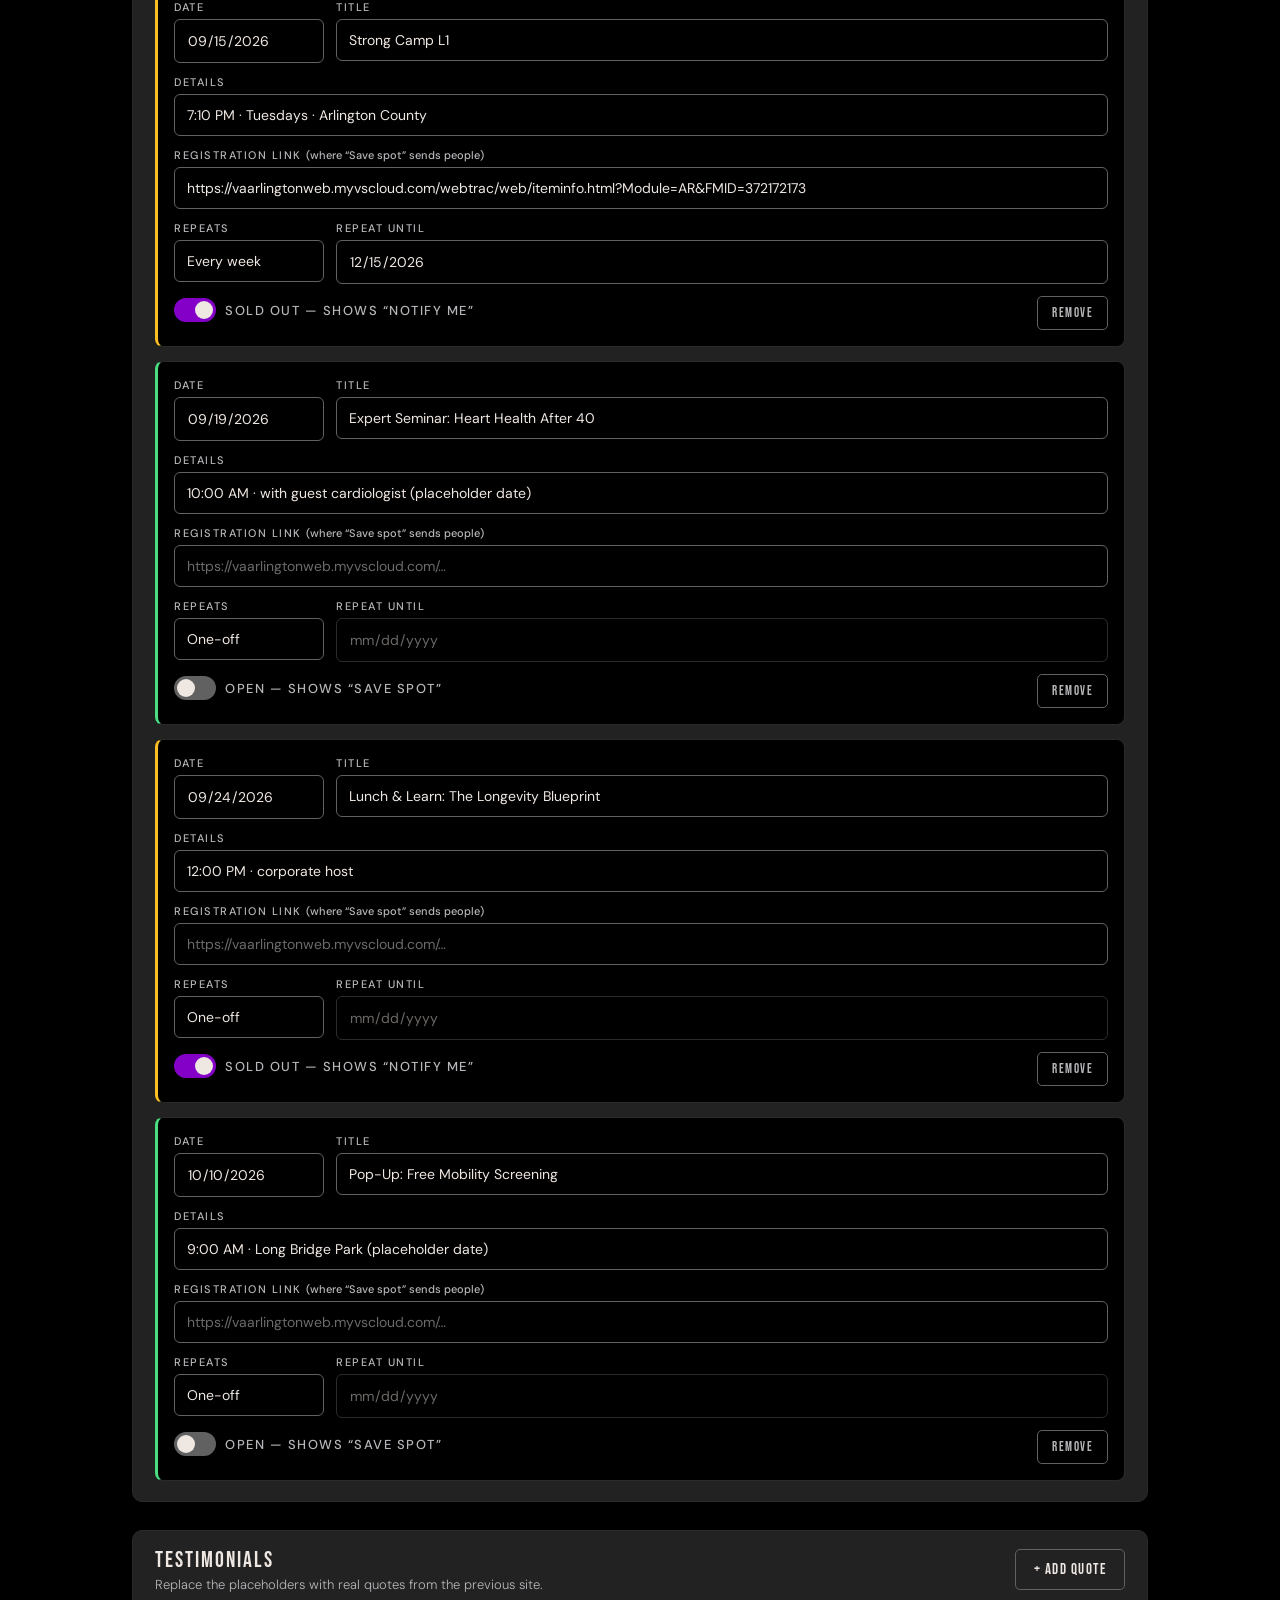
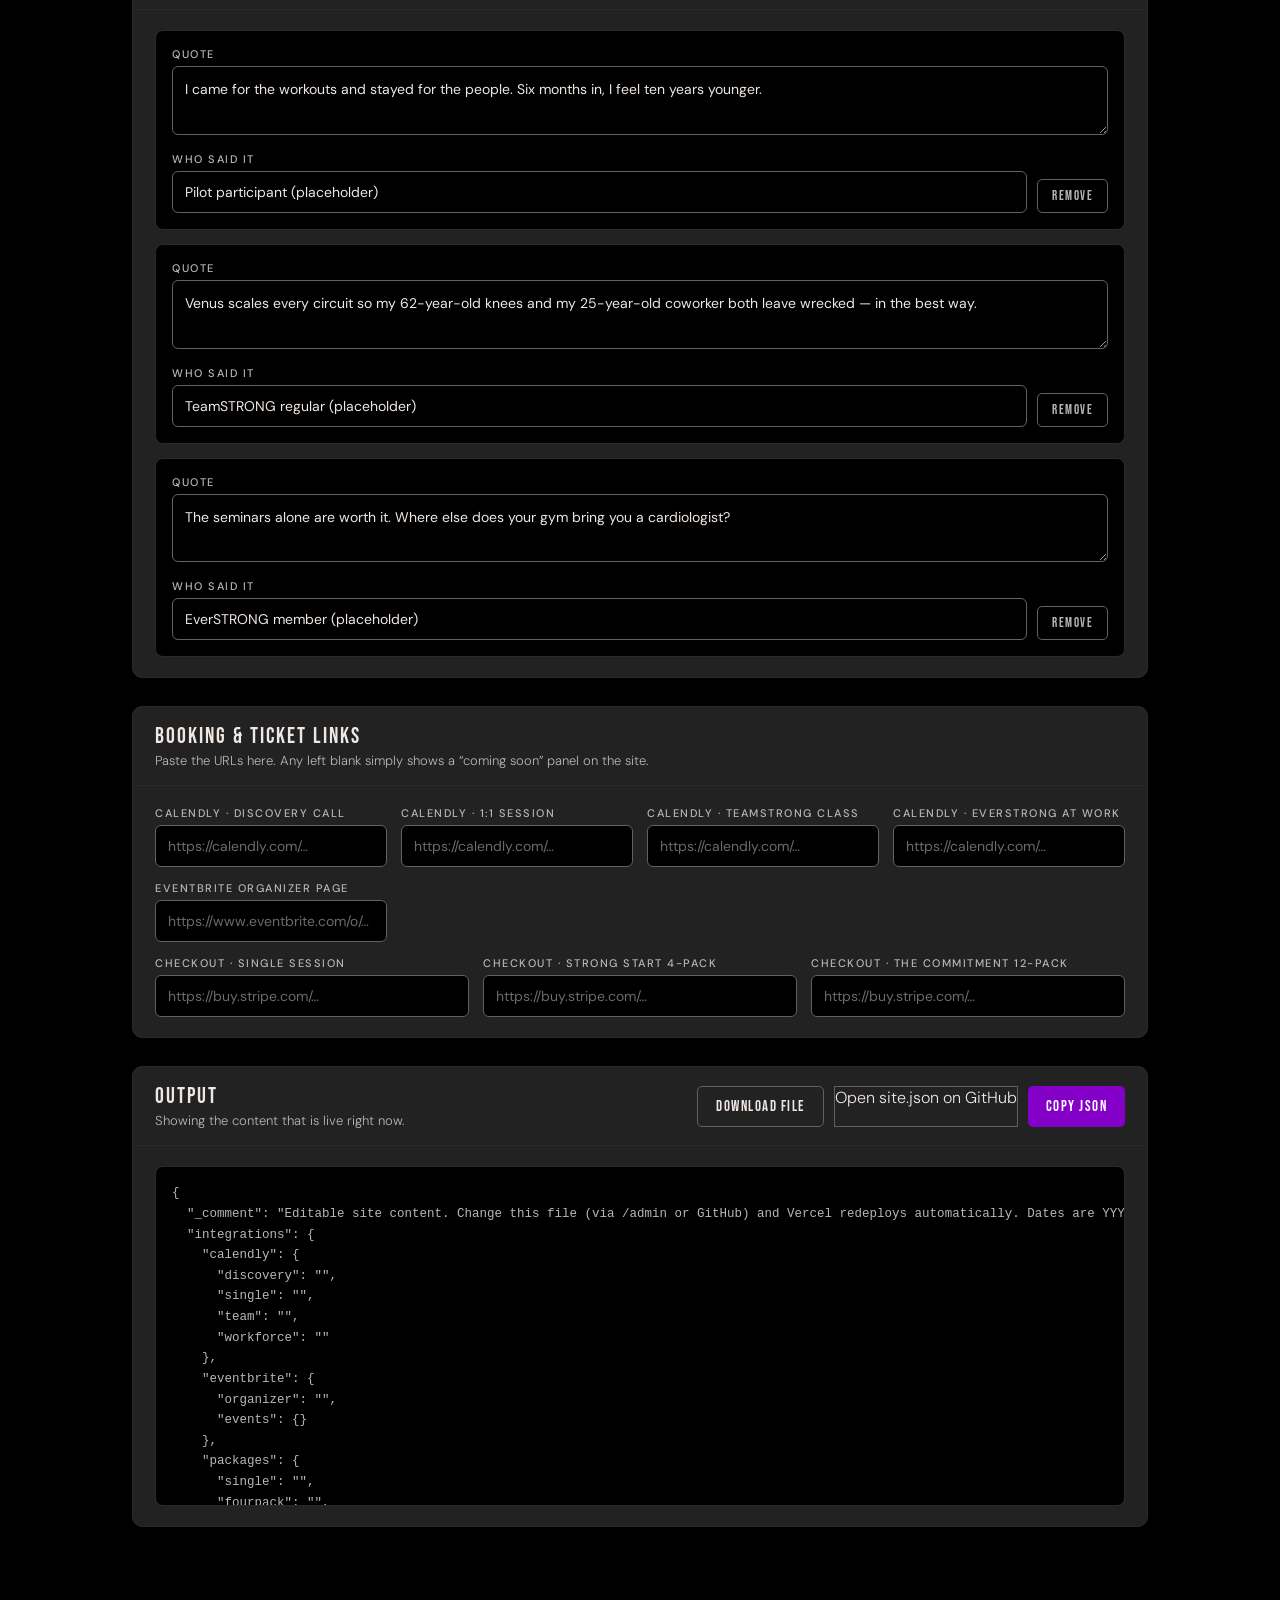
==== commit 64a1b234: "8/12 audit: real class links, recurring events, working waitlist, new bio Events (items 1b, 2, 3, 4)" ====
--- a/admin/index.html
+++ b/admin/index.html
@@ -41,12 +41,14 @@
 .sec-body{padding:20px 22px;display:flex;flex-direction:column;gap:14px}
 
 label{display:block;font-size:11px;letter-spacing:1.5px;text-transform:uppercase;color:var(--light-gray);margin-bottom:5px;font-weight:500}
-input[type=text],input[type=url],input[type=date],textarea{
+input[type=text],input[type=url],input[type=date],select,textarea{
   width:100%;background:var(--black);border:1px solid var(--mid-gray);border-radius:6px;
   padding:11px 12px;color:var(--blush);font-family:var(--body);font-size:14px;transition:border-color .2s var(--ease)}
-input:focus,textarea:focus{outline:none;border-color:var(--vurple-hover)}
+input:focus,select:focus,textarea:focus{outline:none;border-color:var(--vurple-hover)}
 input::placeholder,textarea::placeholder{color:#6a6a6d}
 textarea{resize:vertical;min-height:66px;line-height:1.6}
+select{appearance:none;cursor:pointer}
+select:disabled,input:disabled{opacity:.45;cursor:not-allowed}
 .grid2{display:grid;grid-template-columns:repeat(auto-fit,minmax(230px,1fr));gap:14px}
 
 .row{background:var(--black);border:1px solid #2A2A2B;border-radius:8px;padding:16px;display:flex;flex-direction:column;gap:12px;transition:border-color .2s var(--ease)}
@@ -196,6 +198,13 @@
         '<div><label>Title</label><input type="text" class="f-title" placeholder="EverSTRONG Class"></div>' +
       '</div>' +
       '<div><label>Details</label><input type="text" class="f-meta" placeholder="9:00 AM · semi-private 5:1"></div>' +
+      '<div><label>Registration link <span style="text-transform:none;letter-spacing:0">(where “Save spot” sends people)</span></label>' +
+        '<input type="url" class="f-link" placeholder="https://vaarlingtonweb.myvscloud.com/…"></div>' +
+      '<div class="row-top">' +
+        '<div><label>Repeats</label><select class="f-rep">' +
+          '<option value="">One-off</option><option value="weekly">Every week</option></select></div>' +
+        '<div><label>Repeat until</label><input type="date" class="f-until"></div>' +
+      '</div>' +
       '<div class="row-foot">' +
         '<label class="toggle"><input type="checkbox" class="f-sold"><span class="track"></span>' +
         '<span class="f-lbl"></span></label>' +
@@ -204,19 +213,24 @@
 
     var d = row.querySelector('.f-date'), t = row.querySelector('.f-title'),
         m = row.querySelector('.f-meta'), s = row.querySelector('.f-sold'),
-        lbl = row.querySelector('.f-lbl');
+        lbl = row.querySelector('.f-lbl'), lk = row.querySelector('.f-link'),
+        rep = row.querySelector('.f-rep'), until = row.querySelector('.f-until');
     d.value = ev.date || ''; t.value = ev.title || ''; m.value = ev.meta || ''; s.checked = !!ev.soldOut;
+    lk.value = ev.link || ''; rep.value = ev.repeat || ''; until.value = ev.until || '';
     function syncLabel() {
       lbl.textContent = s.checked ? 'Sold out — shows “Notify me”' : 'Open — shows “Save spot”';
       row.className = 'row ' + (s.checked ? 'is-soldout' : 'is-open');
+      until.disabled = rep.value !== 'weekly';
     }
     syncLabel();
     function upd() {
-      data.events[idx] = { date: d.value, title: t.value, meta: m.value, soldOut: s.checked };
+      var o = { date: d.value, title: t.value, meta: m.value, soldOut: s.checked, link: lk.value.trim() };
+      if (rep.value === 'weekly' && until.value) { o.repeat = 'weekly'; o.until = until.value; }
+      data.events[idx] = o;
       syncLabel(); render();
     }
-    [d, t, m].forEach(function (el) { el.addEventListener('input', upd); });
-    s.addEventListener('change', upd);
+    [d, t, m, lk, until].forEach(function (el) { el.addEventListener('input', upd); });
+    [s, rep].forEach(function (el) { el.addEventListener('change', upd); });
     row.querySelector('.f-del').addEventListener('click', function () {
       data.events.splice(idx, 1); drawEvents(); render();
     });
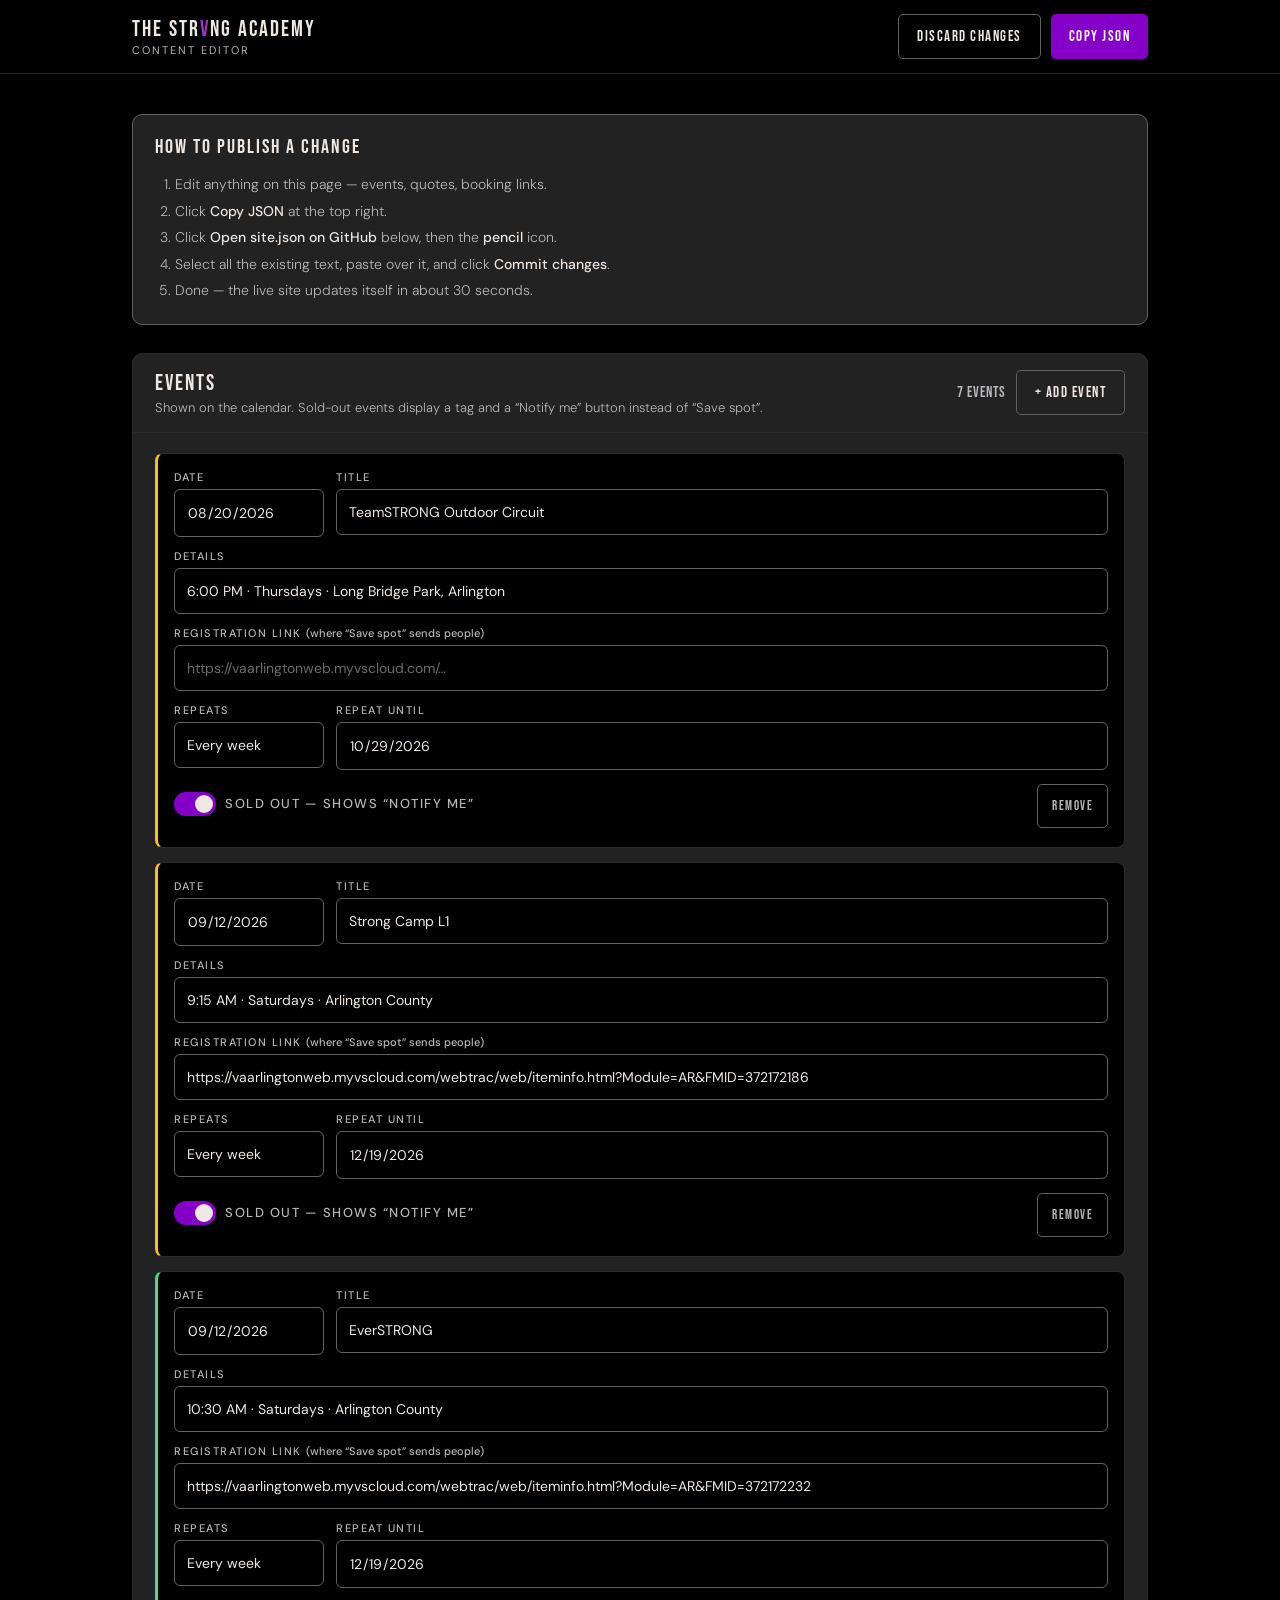
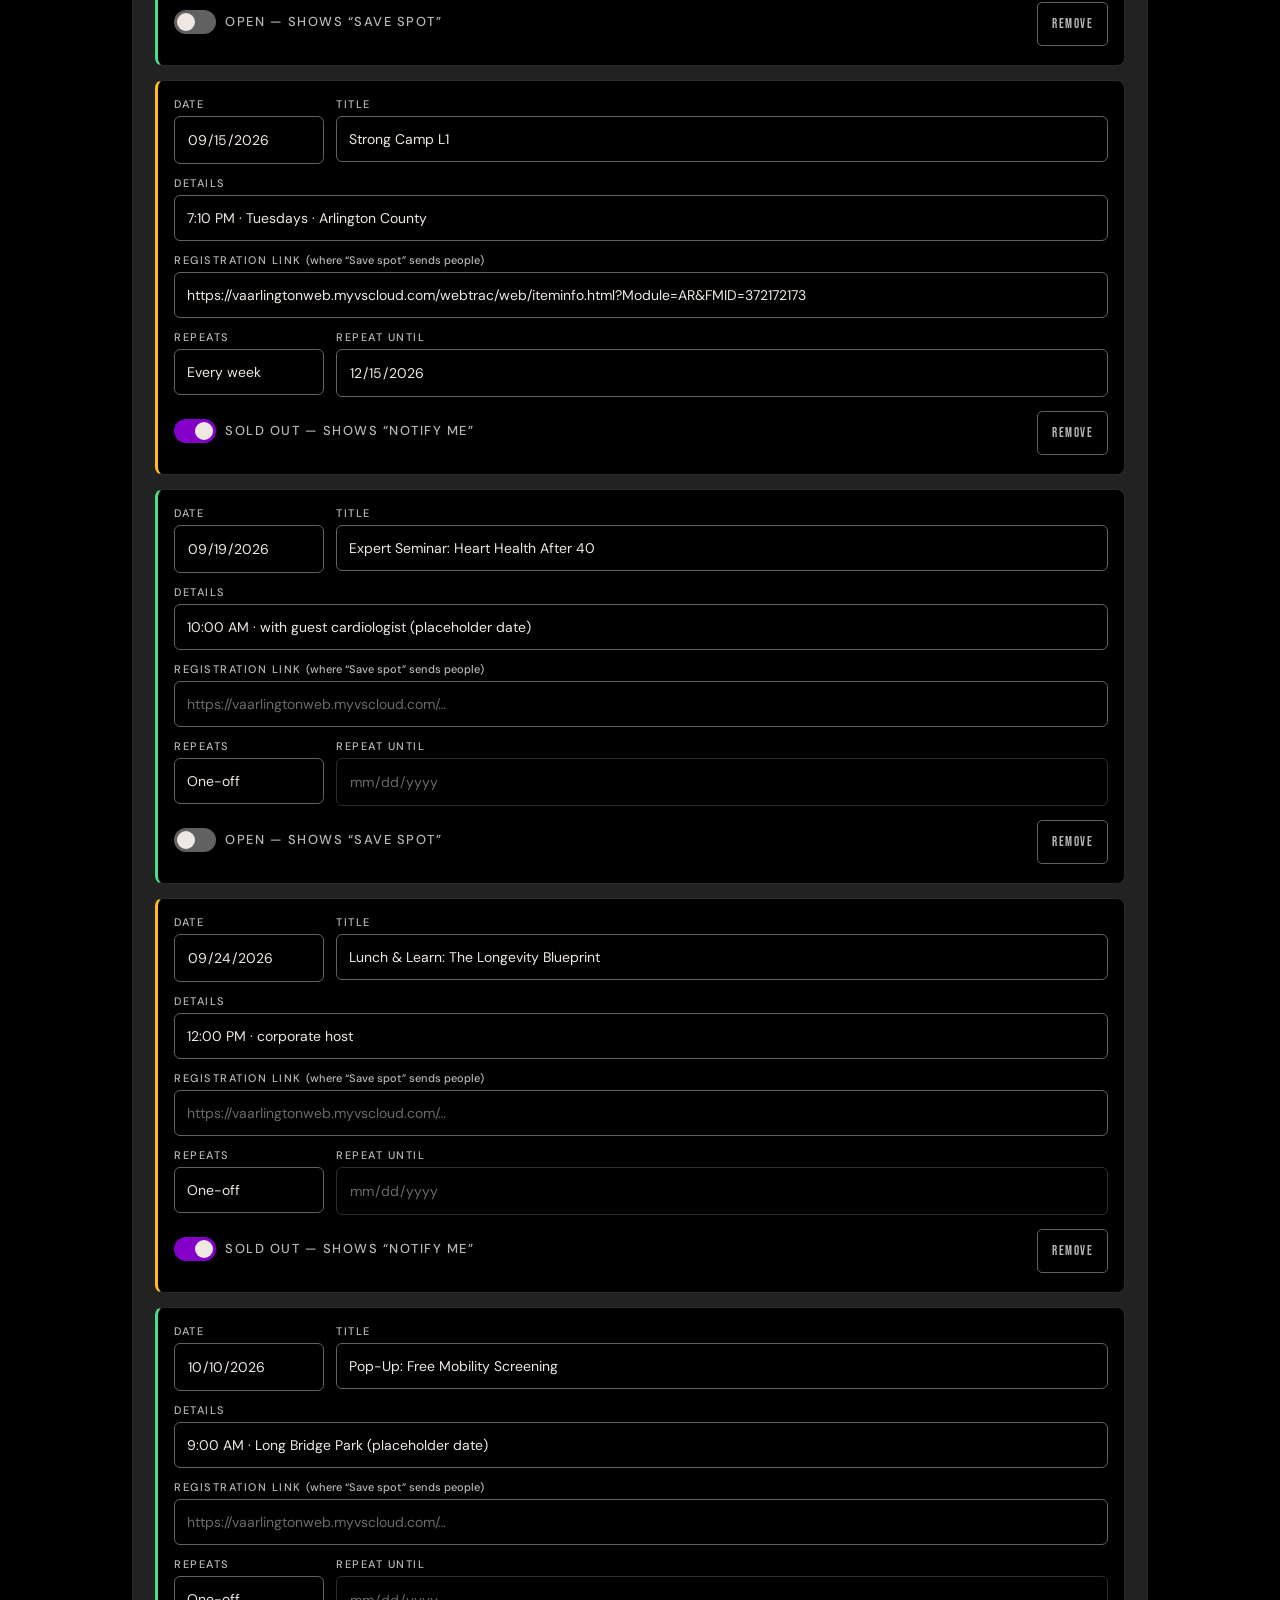
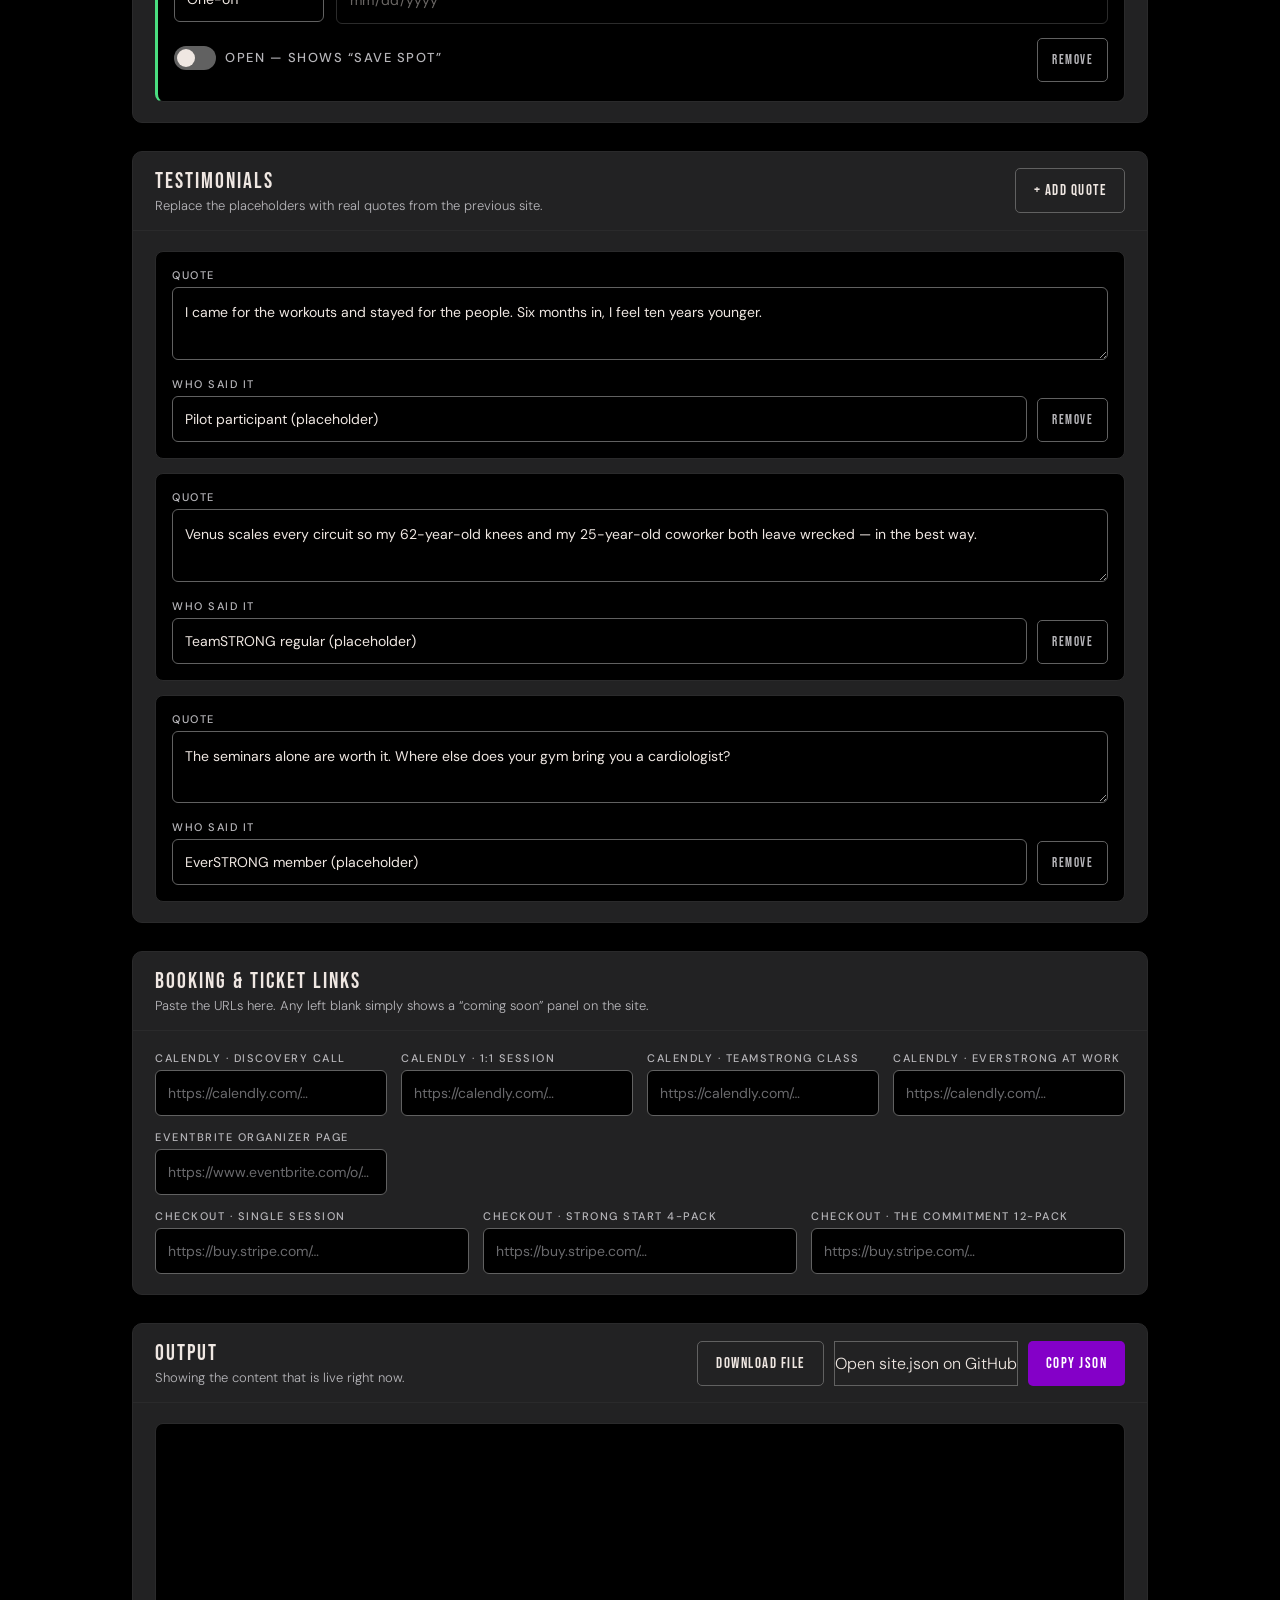
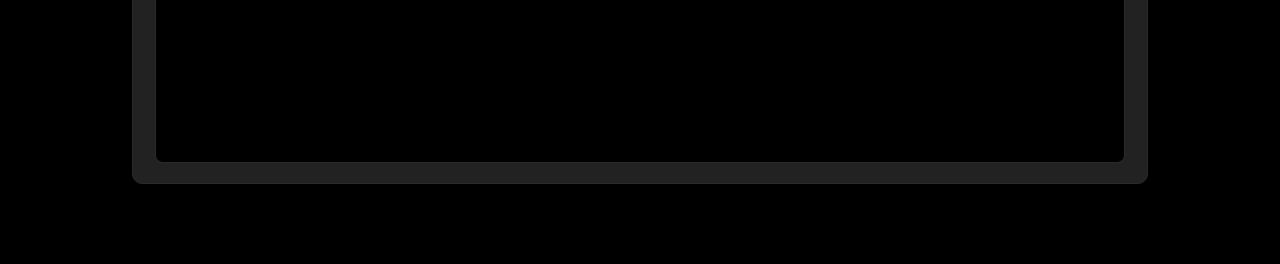
==== commit 02449eaf: "Responsive pass: fix overflow, nav breakpoint and calendar density Audited all three pages at 320-19" ====
--- a/admin/index.html
+++ b/admin/index.html
@@ -43,7 +43,7 @@
 label{display:block;font-size:11px;letter-spacing:1.5px;text-transform:uppercase;color:var(--light-gray);margin-bottom:5px;font-weight:500}
 input[type=text],input[type=url],input[type=date],select,textarea{
   width:100%;background:var(--black);border:1px solid var(--mid-gray);border-radius:6px;
-  padding:11px 12px;color:var(--blush);font-family:var(--body);font-size:14px;transition:border-color .2s var(--ease)}
+  padding:13px 12px;color:var(--blush);font-family:var(--body);font-size:14px;min-height:44px;transition:border-color .2s var(--ease)}
 input:focus,select:focus,textarea:focus{outline:none;border-color:var(--vurple-hover)}
 input::placeholder,textarea::placeholder{color:#6a6a6d}
 textarea{resize:vertical;min-height:66px;line-height:1.6}
@@ -56,7 +56,7 @@
 .row.is-soldout{border-left:3px solid var(--warn)}
 .row.is-open{border-left:3px solid var(--ok)}
 .row-top{display:grid;grid-template-columns:150px 1fr;gap:12px}
-@media(max-width:640px){.row-top{grid-template-columns:1fr}}
+@media(max-width:640px){.row-top{grid-template-columns:1fr}.hd{gap:8px}.hd-actions{width:100%}.hd-actions button{flex:1}}
 .row-foot{display:flex;flex-wrap:wrap;gap:10px;align-items:center;justify-content:space-between}
 
 .toggle{display:inline-flex;align-items:center;gap:9px;cursor:pointer;font-size:13px;color:var(--light-gray);user-select:none}
@@ -67,14 +67,15 @@
 .toggle input:checked + .track::after{transform:translateX(18px)}
 .toggle input:focus-visible + .track{outline:2px solid var(--vurple-hover);outline-offset:2px}
 
-button{font-family:var(--display);font-size:15px;letter-spacing:1.5px;text-transform:uppercase;border:none;border-radius:5px;padding:10px 18px;cursor:pointer;transition:background .2s var(--ease),border-color .2s var(--ease),color .2s var(--ease)}
+button{font-family:var(--display);font-size:15px;letter-spacing:1.5px;text-transform:uppercase;border:none;border-radius:5px;padding:12px 18px;min-height:44px;cursor:pointer;transition:background .2s var(--ease),border-color .2s var(--ease),color .2s var(--ease)}
 .btn-primary{background:var(--vurple);color:var(--white)}
 .btn-primary:hover{background:var(--vurple-hover)}
 .btn-ghost{background:none;border:1px solid var(--mid-gray);color:var(--blush)}
 .btn-ghost:hover{border-color:var(--vurple-hover)}
-.btn-danger{background:none;border:1px solid var(--mid-gray);color:var(--light-gray);font-size:13px;padding:8px 14px}
+.btn-danger{background:none;border:1px solid var(--mid-gray);color:var(--light-gray);font-size:13px;padding:10px 14px;min-height:44px}
 .btn-danger:hover{border-color:#F87171;color:#F87171}
-a.btn-primary,a.btn-ghost{text-decoration:none;display:inline-block}
+a.btn-primary,a.btn-ghost{text-decoration:none;display:inline-flex;align-items:center;justify-content:center;min-height:44px}
+.toggle{min-height:44px}
 
 .status{font-size:13px;color:var(--light-gray)}
 .status.ok{color:var(--ok)}
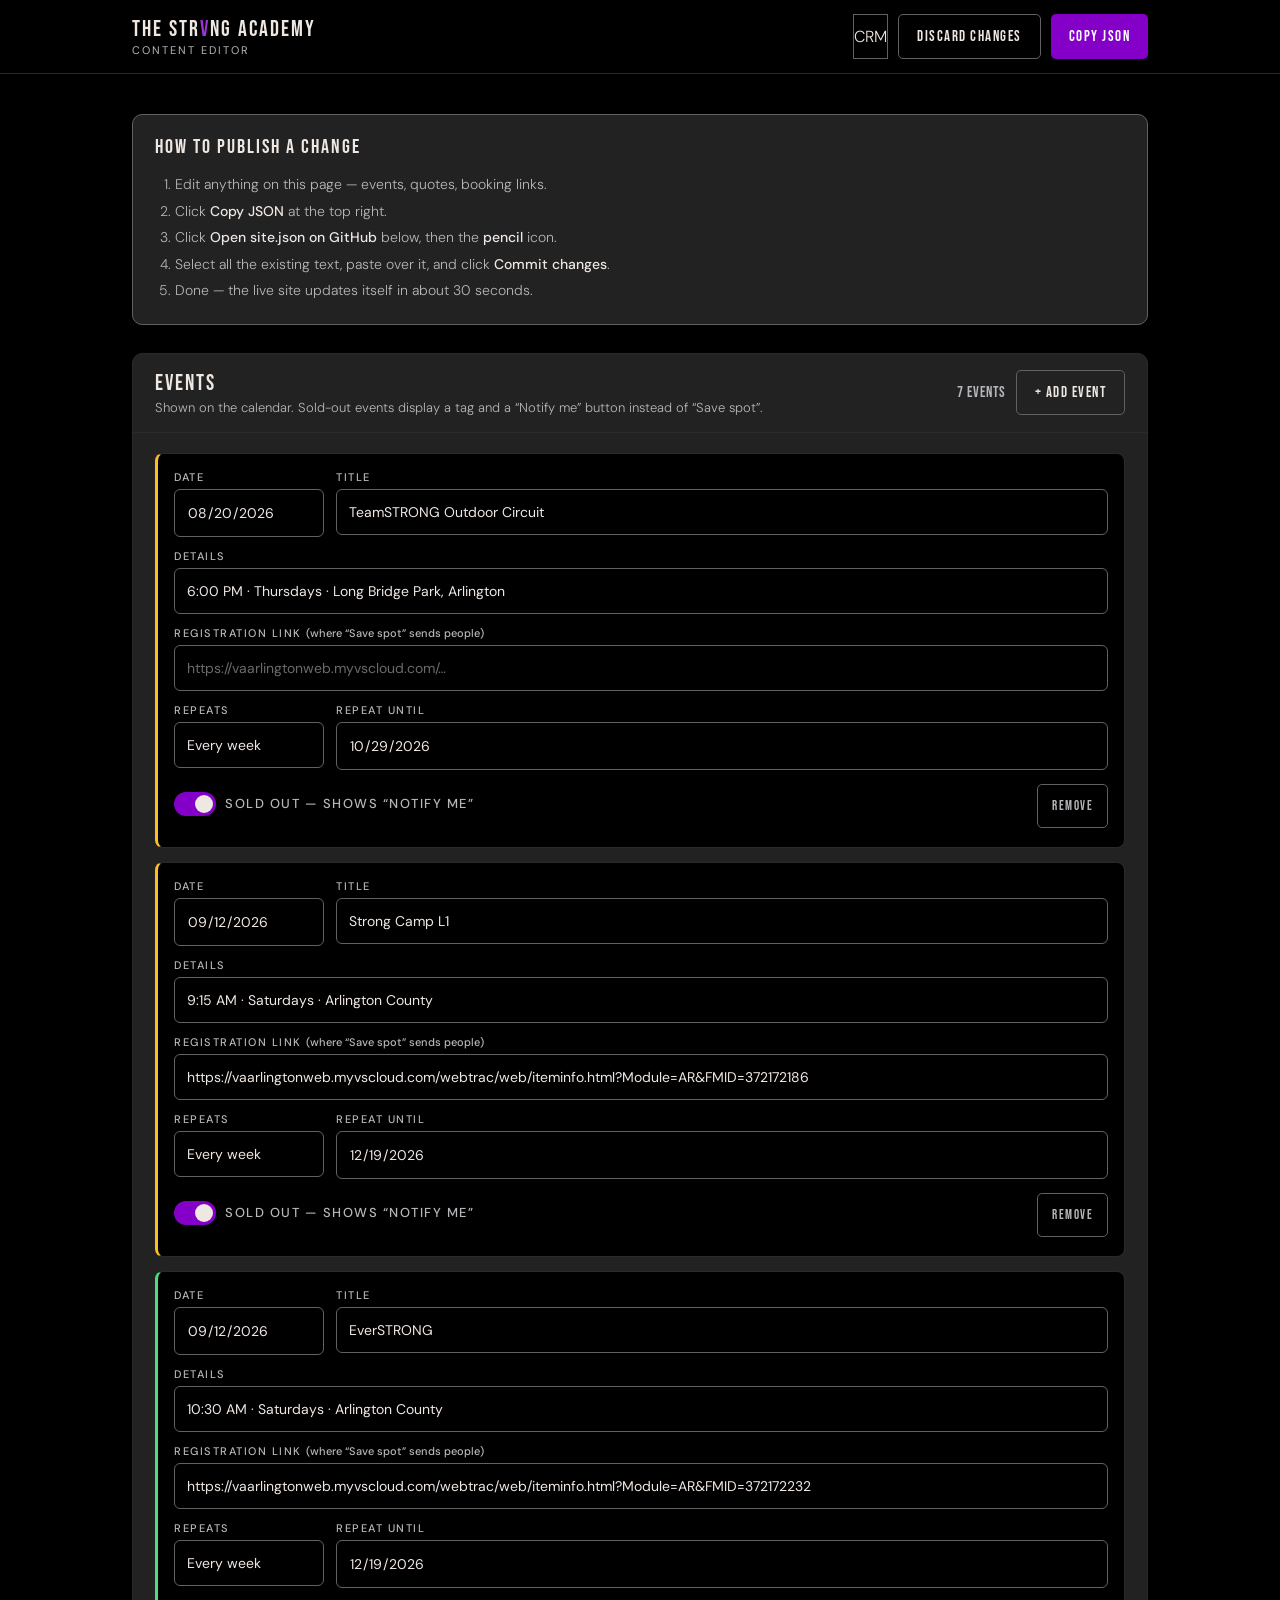
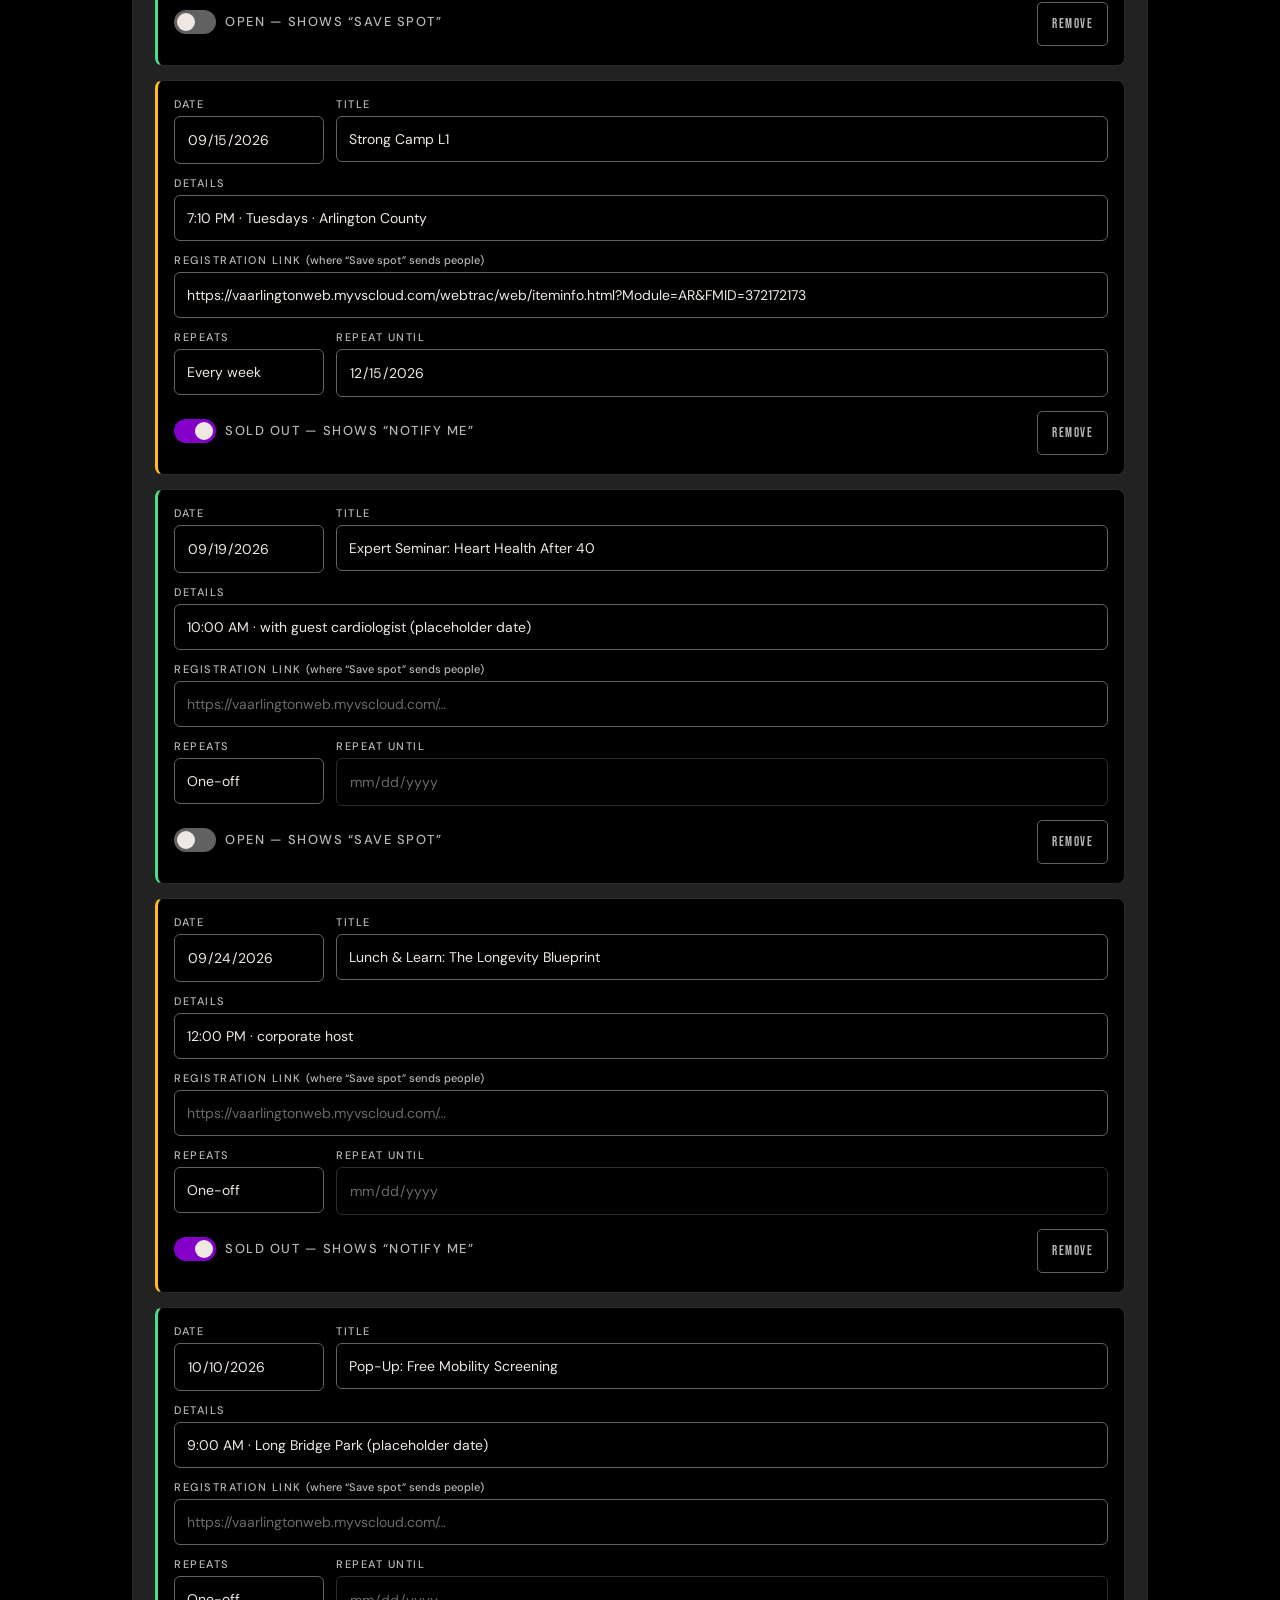
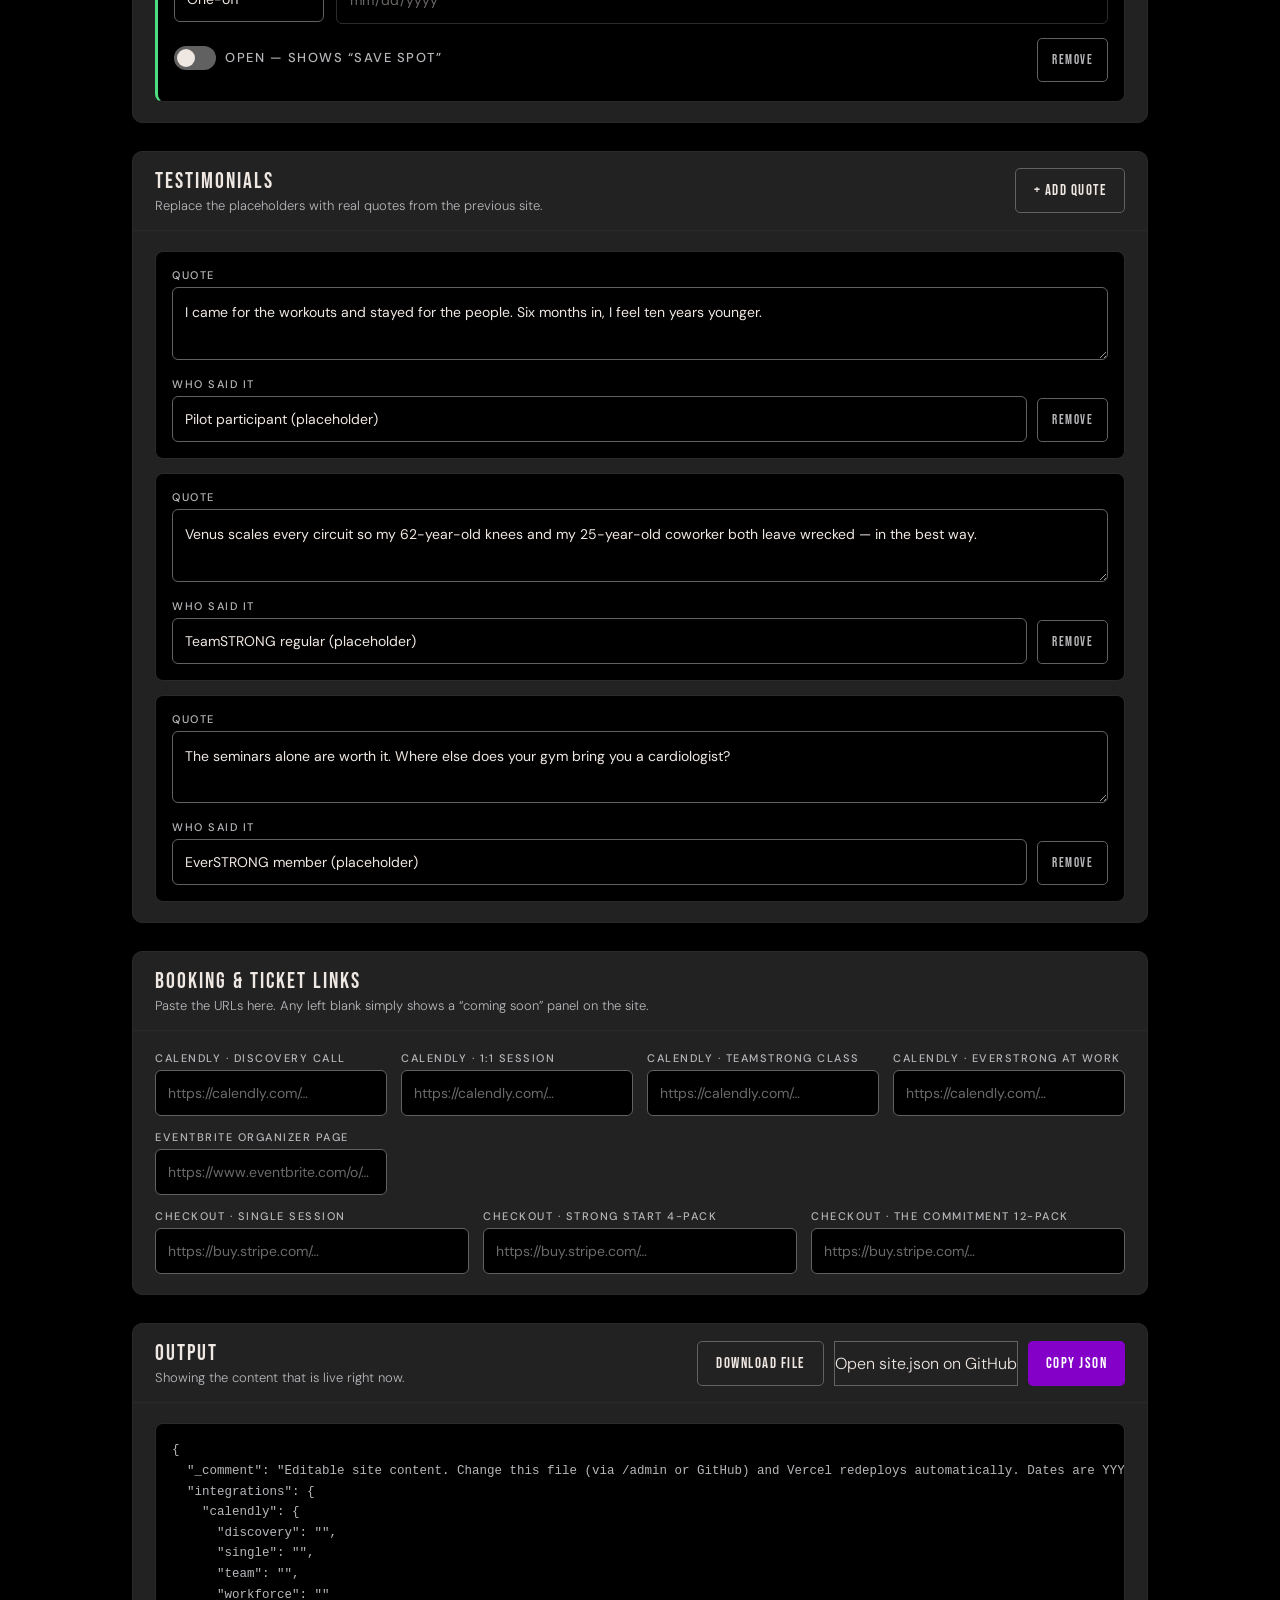
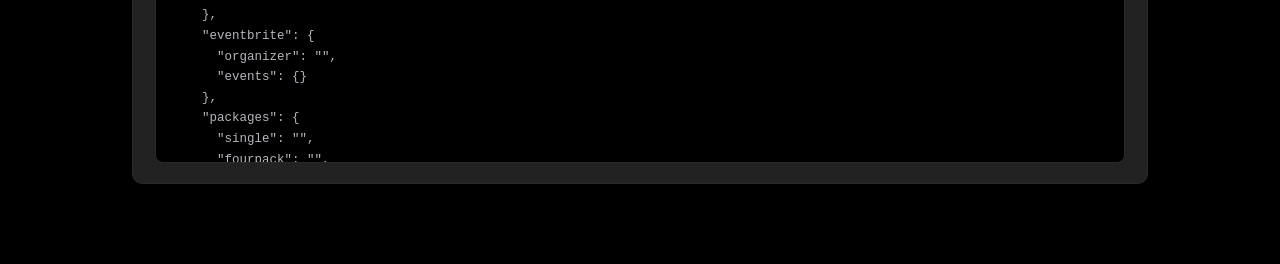
==== commit 064ae7db: "Add backend: inquiry capture, CRM, and Calendly integration Every form on the site now writes to a r" ====
--- a/admin/index.html
+++ b/admin/index.html
@@ -92,6 +92,7 @@
   <div class="hd">
     <div class="brand">THE STR<i>V</i>NG ACADEMY<small>Content editor</small></div>
     <div class="hd-actions">
+      <a class="btn-ghost" href="crm.html">CRM</a>
       <button class="btn-ghost" id="reload">Discard changes</button>
       <button class="btn-primary" id="copy">Copy JSON</button>
     </div>
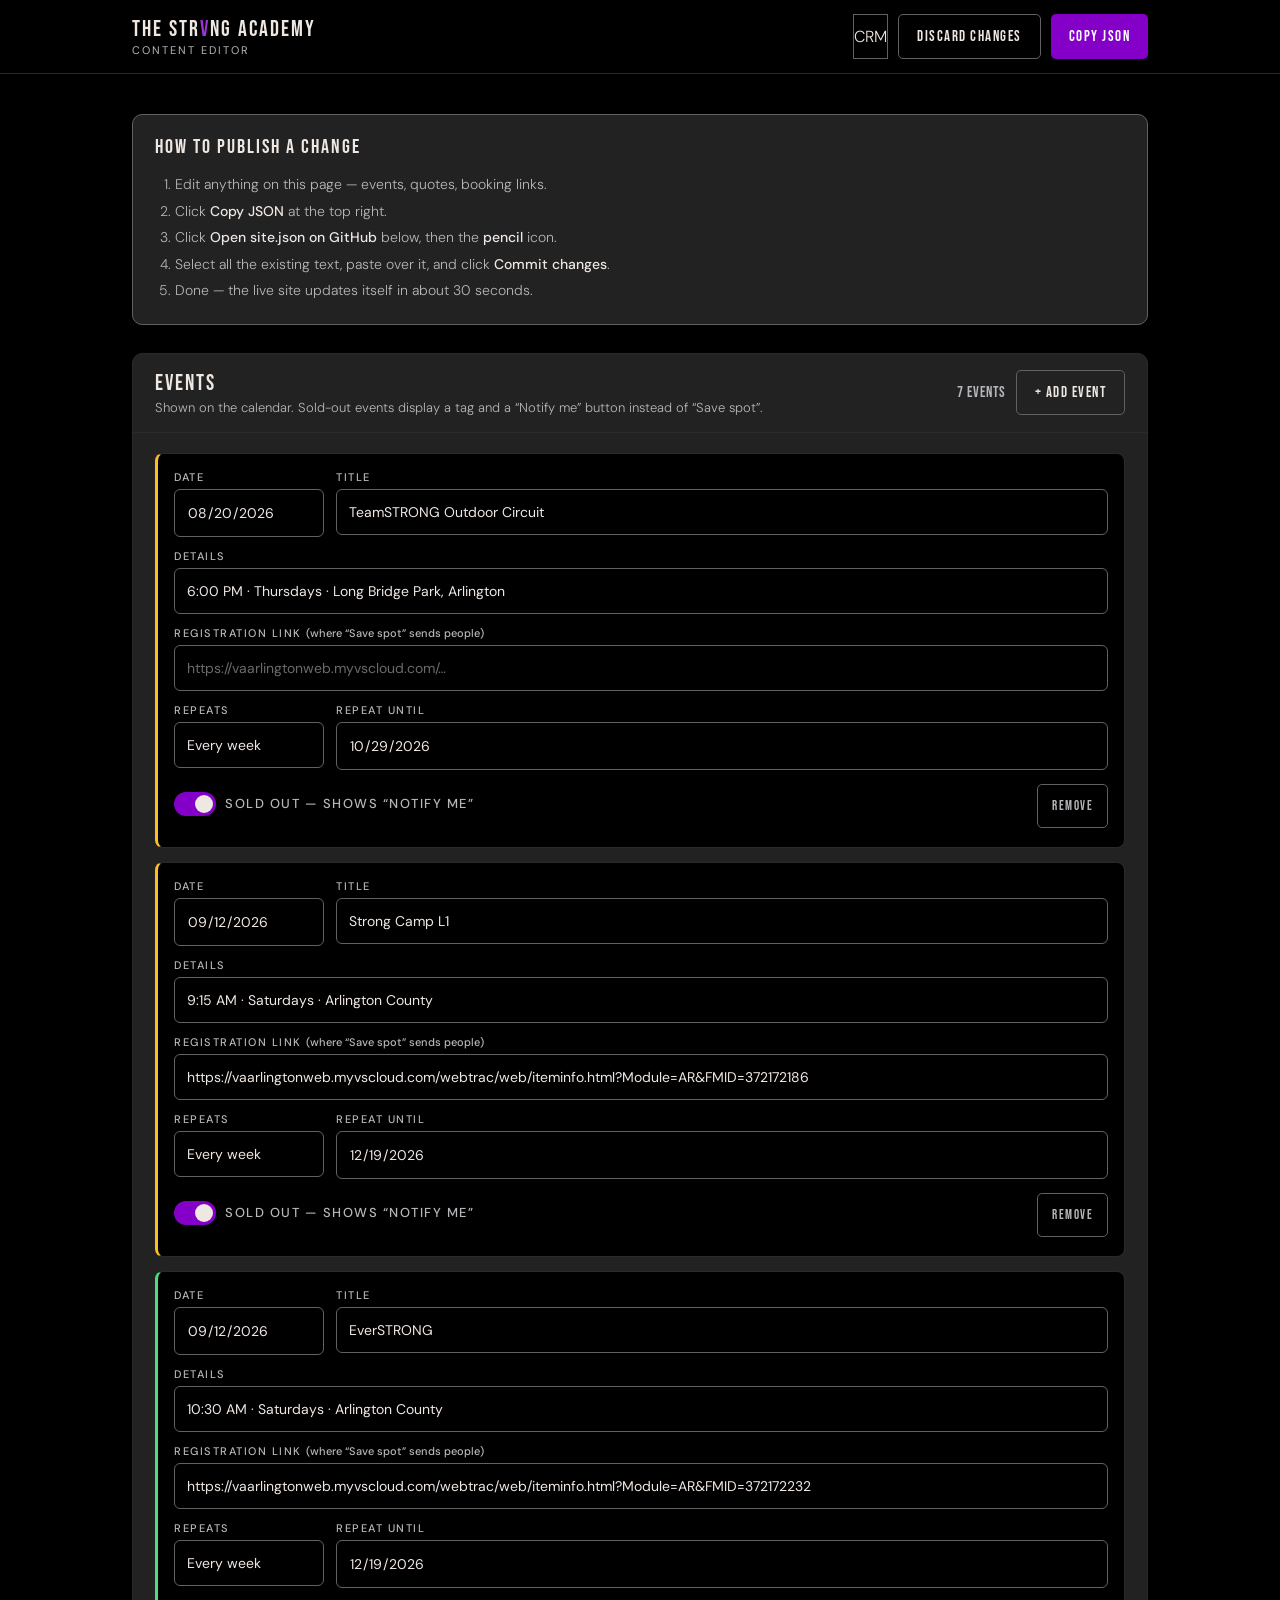
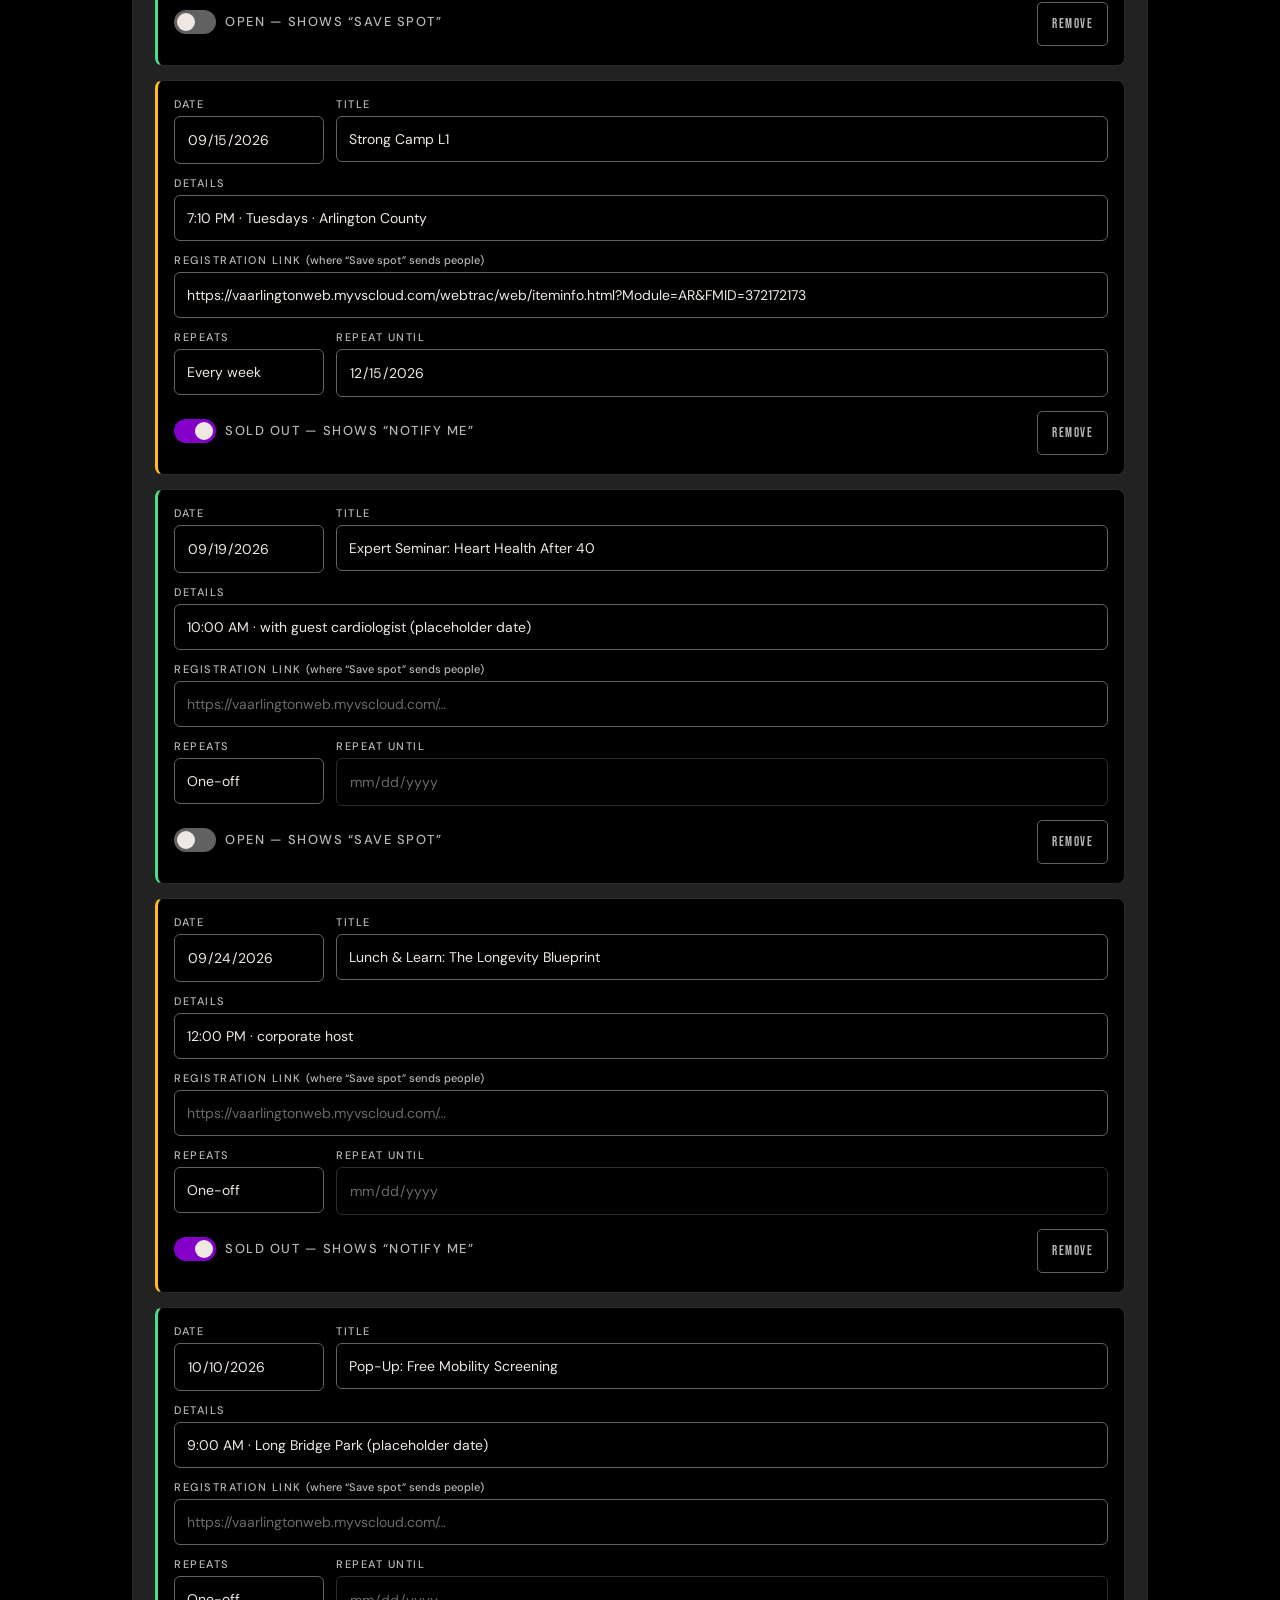
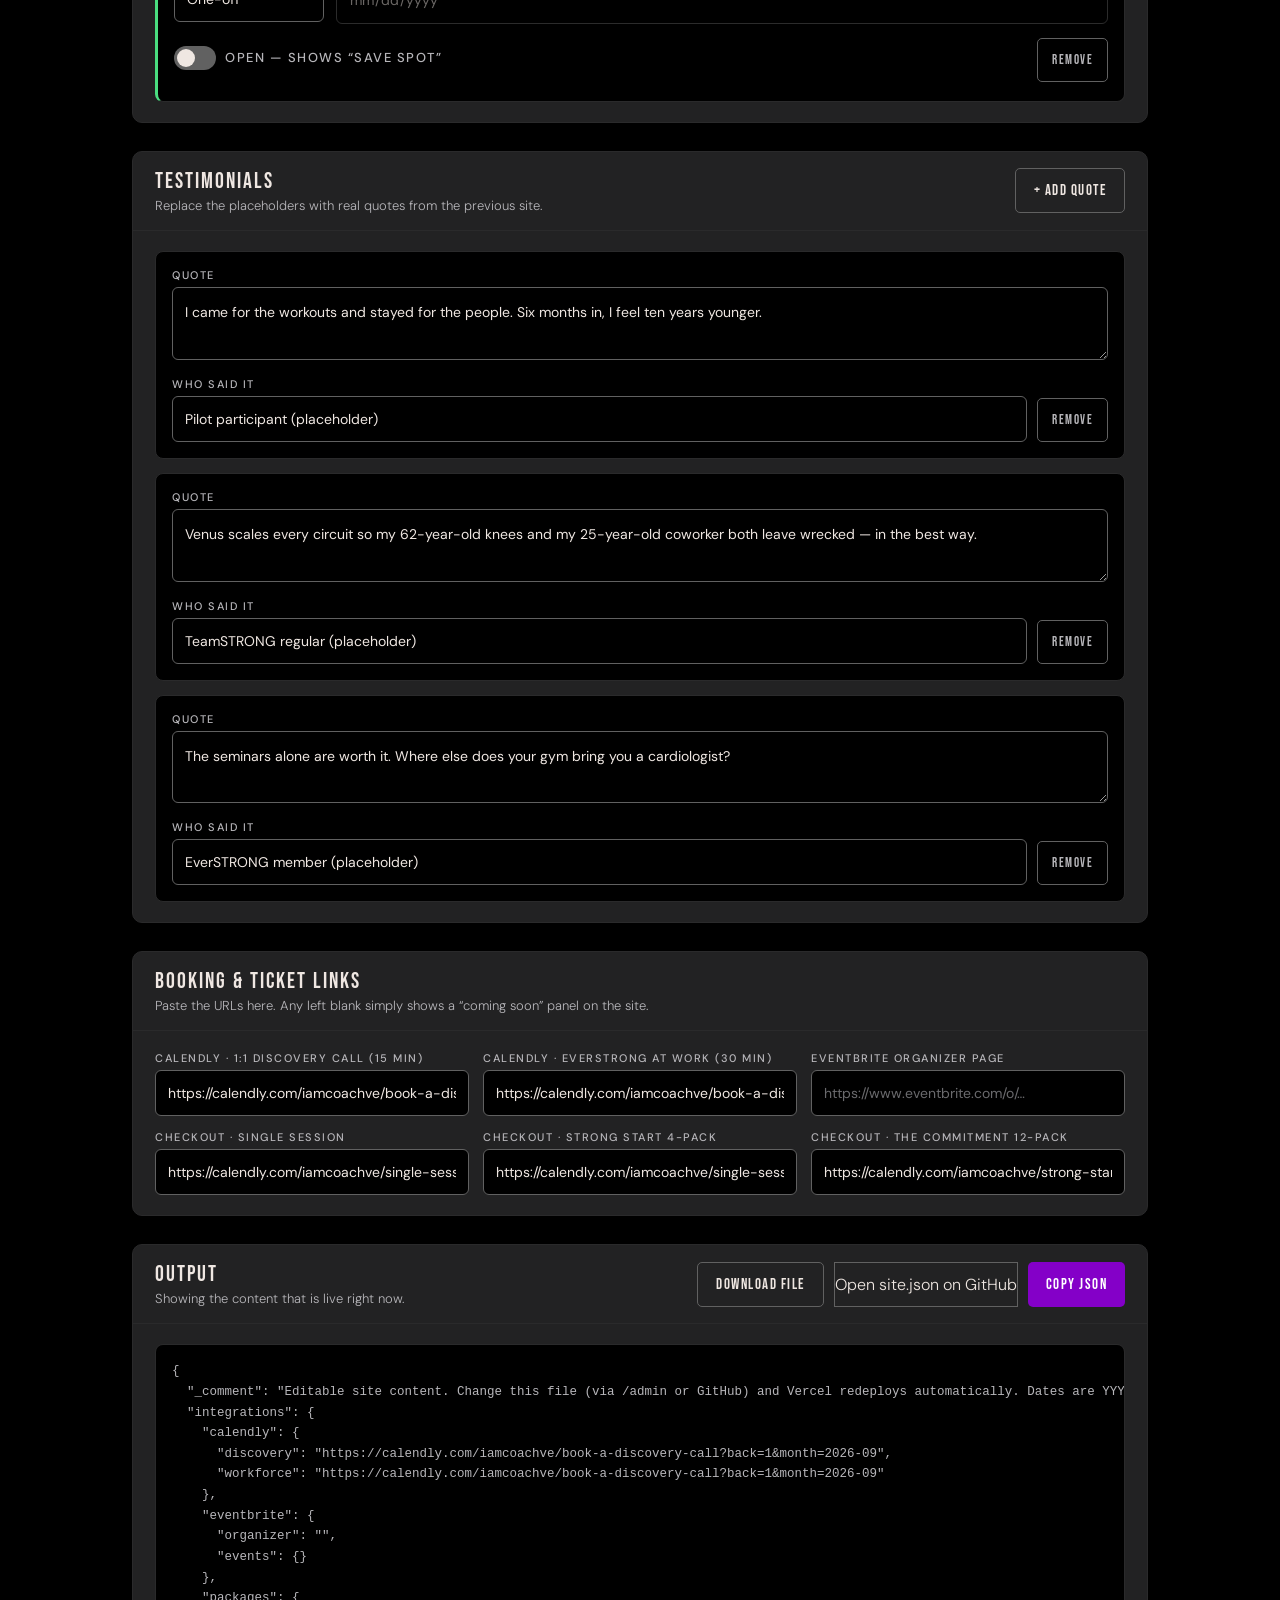
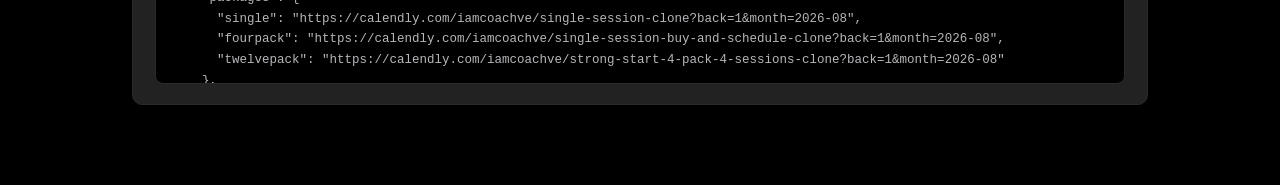
==== commit c05c5920: "8/17 updates: live Calendly links, two booking options, section rename - Discovery Call and all thre" ====
--- a/admin/index.html
+++ b/admin/index.html
@@ -146,10 +146,8 @@
     </div>
     <div class="sec-body">
       <div class="grid2">
-        <div><label for="cal_discovery">Calendly · Discovery call</label><input type="url" id="cal_discovery" placeholder="https://calendly.com/…"></div>
-        <div><label for="cal_single">Calendly · 1:1 session</label><input type="url" id="cal_single" placeholder="https://calendly.com/…"></div>
-        <div><label for="cal_team">Calendly · TeamSTRONG class</label><input type="url" id="cal_team" placeholder="https://calendly.com/…"></div>
-        <div><label for="cal_workforce">Calendly · EverSTRONG at Work</label><input type="url" id="cal_workforce" placeholder="https://calendly.com/…"></div>
+        <div><label for="cal_discovery">Calendly · 1:1 Discovery Call (15 min)</label><input type="url" id="cal_discovery" placeholder="https://calendly.com/…"></div>
+        <div><label for="cal_workforce">Calendly · EverSTRONG At Work (30 min)</label><input type="url" id="cal_workforce" placeholder="https://calendly.com/…"></div>
         <div><label for="eb_org">Eventbrite organizer page</label><input type="url" id="eb_org" placeholder="https://www.eventbrite.com/o/…"></div>
       </div>
       <div class="grid2">
@@ -187,7 +185,7 @@
 
   var data = { integrations: { calendly: {}, eventbrite: { organizer: '', events: {} }, packages: {} }, events: [], testimonials: [] };
 
-  var CAL = ['discovery', 'single', 'team', 'workforce'];
+  var CAL = ['discovery', 'workforce'];
   var PKG = ['single', 'fourpack', 'twelvepack'];
 
   /* ---------- events ---------- */
